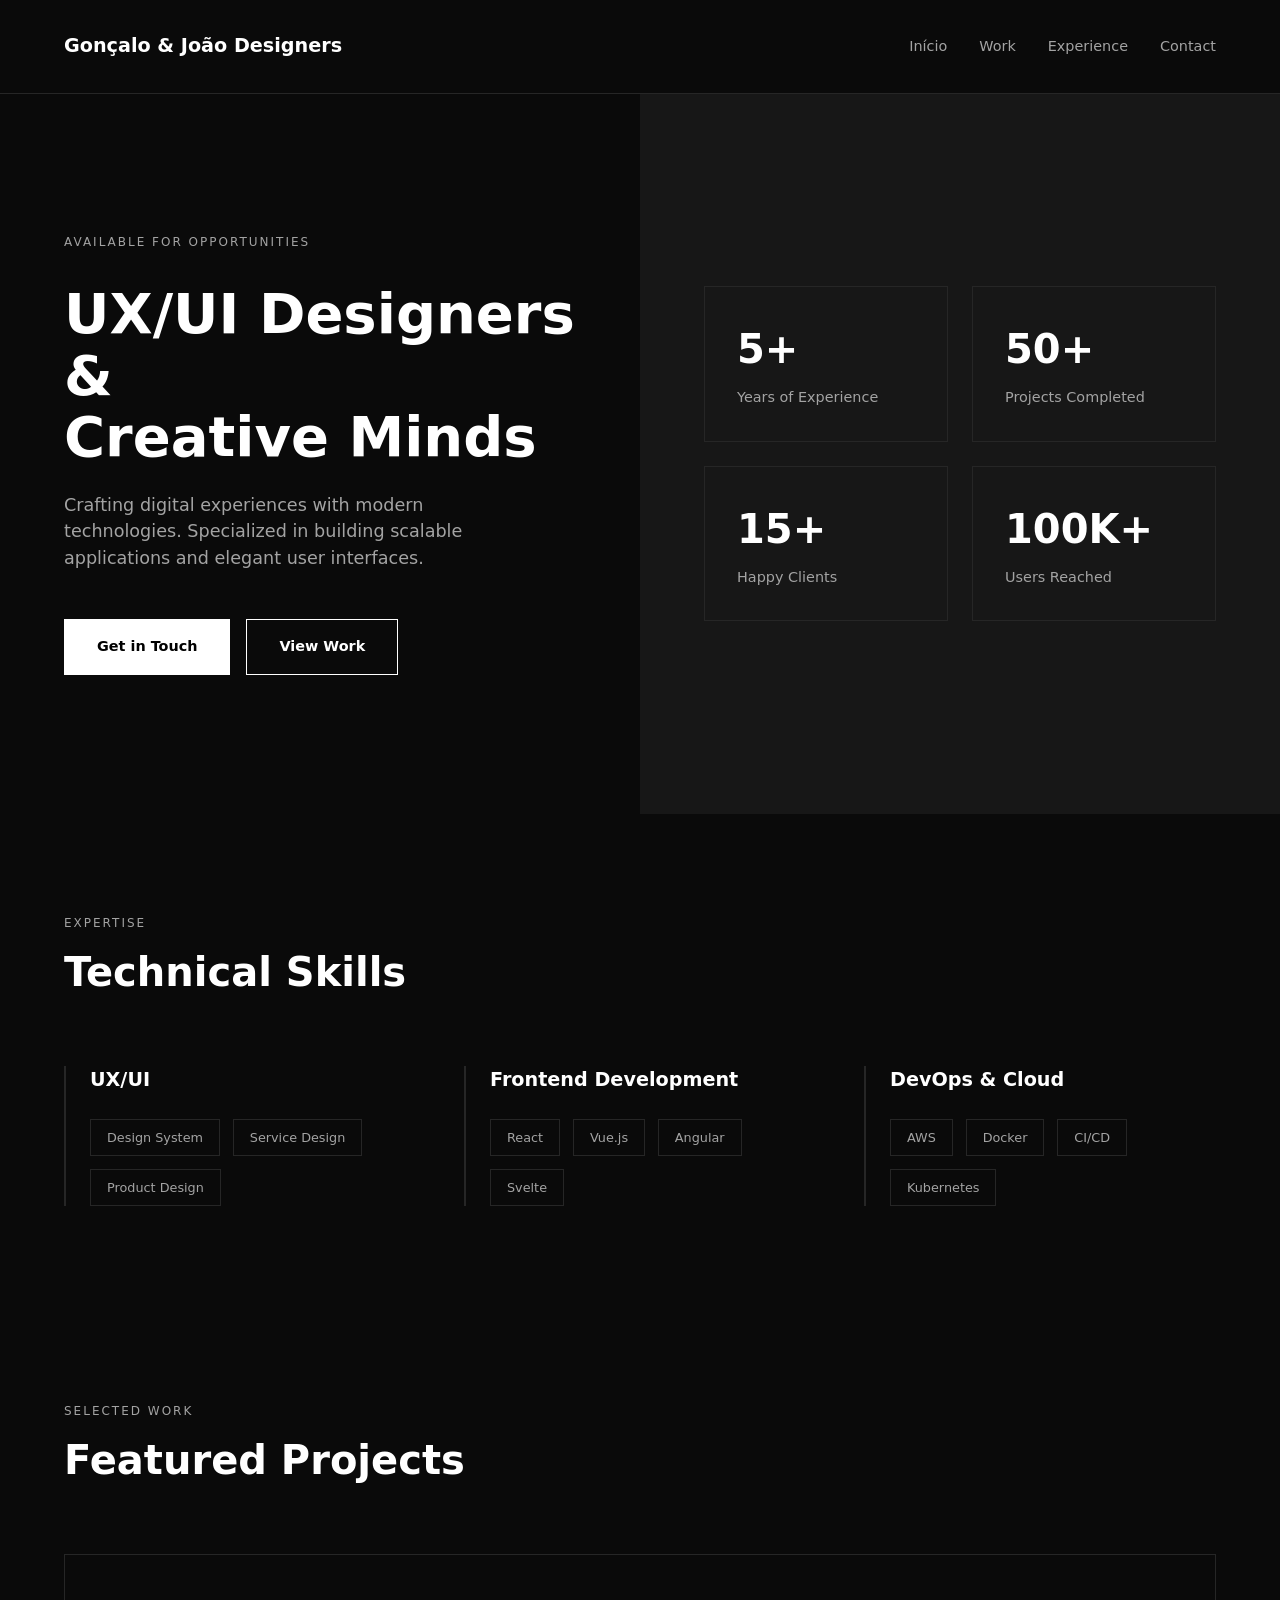
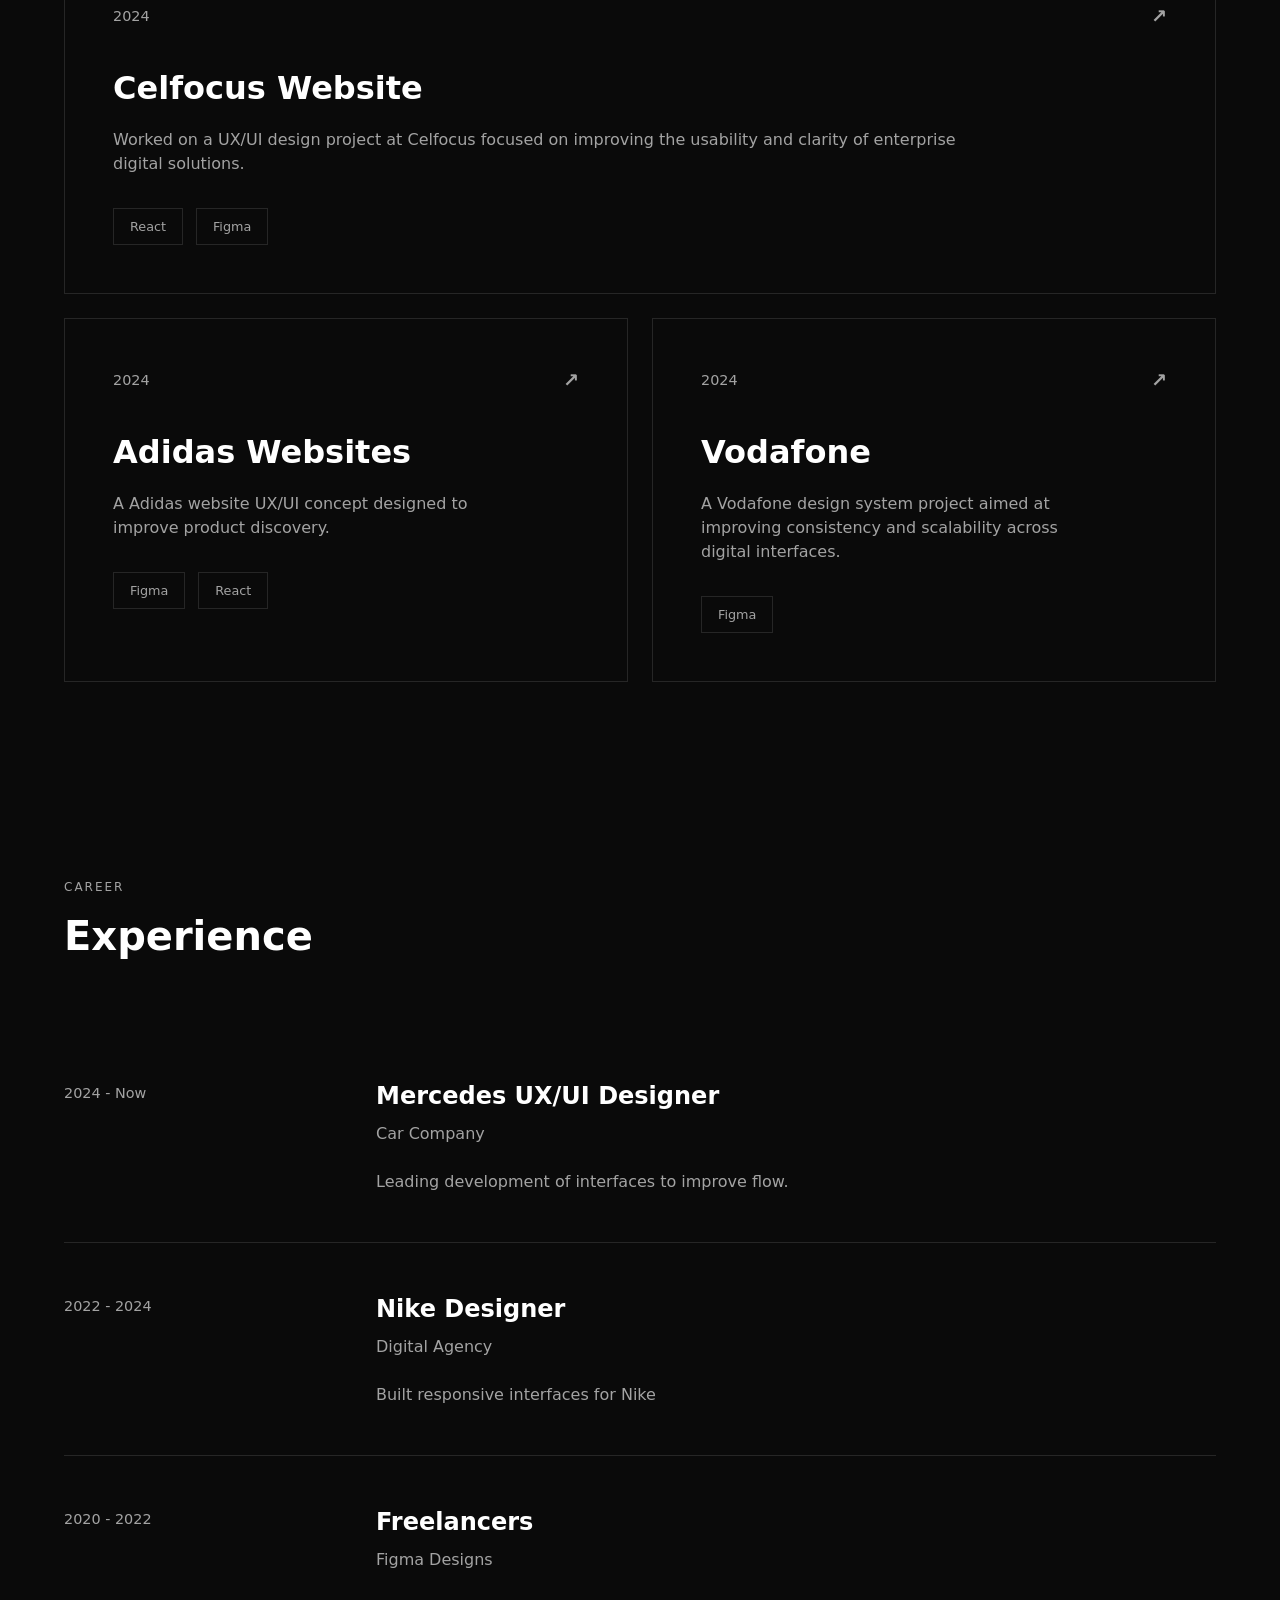
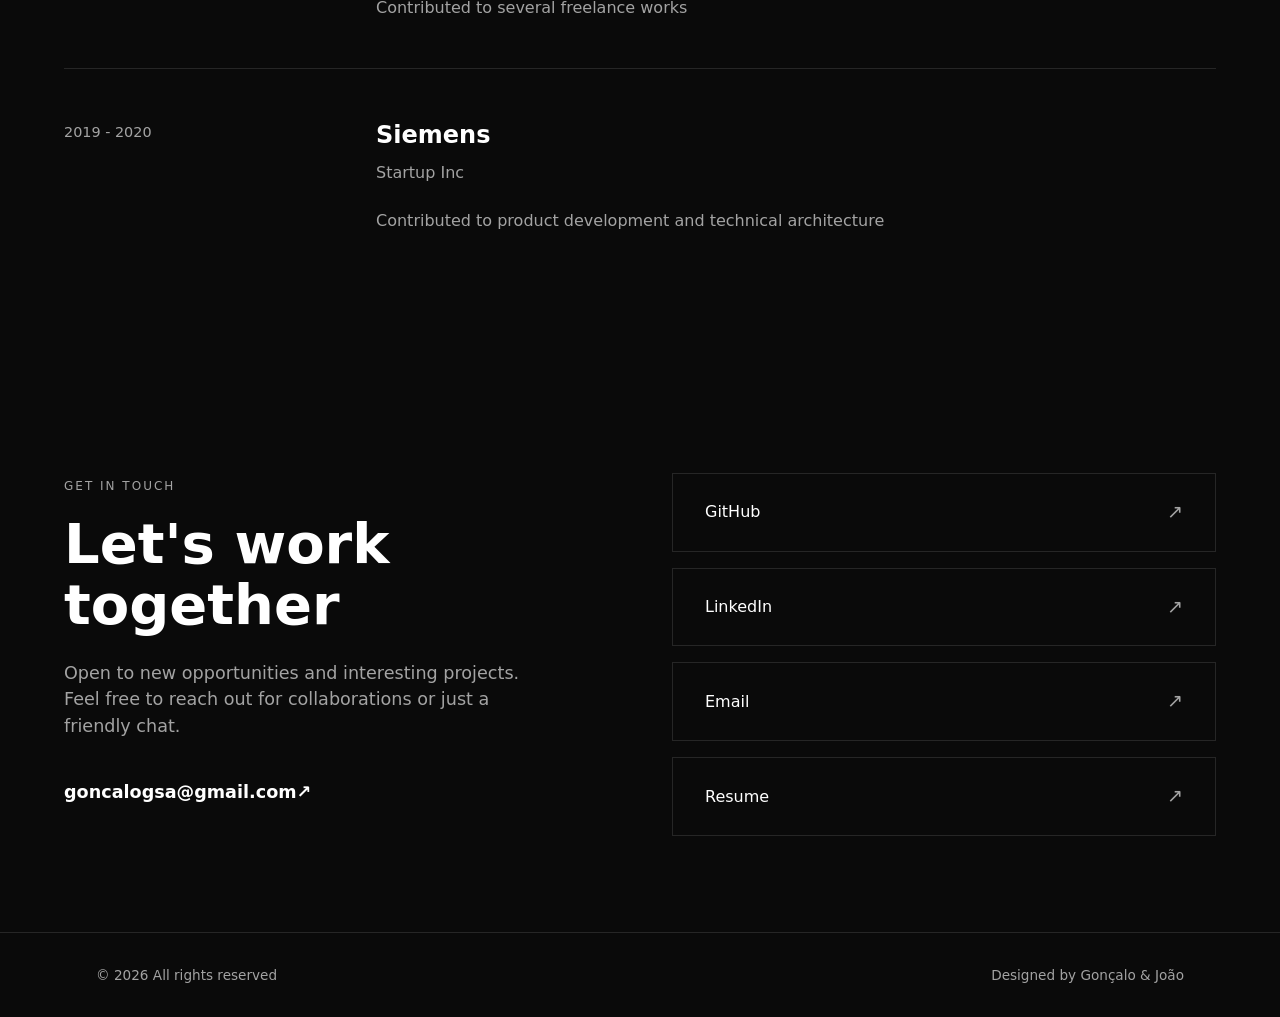
==== index.html @ 0b96af2e "html error fix" ====
<!DOCTYPE html>
<html lang="en">

<head>
    <meta charset="UTF-8">
    <meta name="viewport" content="width=device-width, initial-scale=1.0">
    <title>Portfolio | Creative Technologist</title>
    <link rel="stylesheet" href="assets/css/estilo.min.css">
</head>

<body>

    <main>
<header class="top-bar">
    <div class="logo">Gonçalo & João Designers</div>
    <nav>
        <ul>
            <li><a href="index.html">Início</a></li>
            <li><a href="projects.html">Work</a></li>
            <li><a href="about.html">Experience</a></li>
            <li><a href="contacts.html">Contact</a></li>
        </ul>
    </nav>
</header>
        <section class="hero-split">
            <div class="hero-texto revelar-scroll">
                <span class="etiqueta">AVAILABLE FOR OPPORTUNITIES</span>
                <h1>UX/UI Designers &<br>Creative Minds</h1>
                <p>Crafting digital experiences with modern technologies. Specialized in building scalable applications
                    and elegant user interfaces.</p>

                <div class="botoes">
                    <a href="contacts.html" class="btn-branco">Get in Touch</a>
                    <a href="projects.html" class="btn-contorno">View Work</a>
                </div>
            </div>

            <div class="hero-stats revelar-scroll atraso-1">
                <div class="cartao">
                    <h2>5+</h2>
                    <p>Years of Experience</p>
                </div>
                <div class="cartao">
                    <h2>50+</h2>
                    <p>Projects Completed</p>
                </div>
                <div class="cartao">
                    <h2>15+</h2>
                    <p>Happy Clients</p>
                </div>
                <div class="cartao">
                    <h2>100K+</h2>
                    <p>Users Reached</p>
                </div>
            </div>
        </section>

        <section class="skills-section container">
            <div class="skills-header">
                <span class="etiqueta">EXPERTISE</span>
                <h2>Technical Skills</h2>
            </div>

            <div class="skills-grid">
                <div class="skill-category">
                    <h3>UX/UI </h3>
                    <div class="skill-tags">
                        <span>Design System</span>
                        <span>Service Design</span>
                        <span>Product Design</span>
                    </div>
                </div>

                <div class="skill-category">
                    <h3>Frontend Development</h3>
                    <div class="skill-tags">
                        <span>React</span>
                        <span>Vue.js</span>
                        <span>Angular</span>
                        <span>Svelte</span>
                    </div>
                </div>

                <div class="skill-category">
                    <h3>DevOps & Cloud </h3>
                    <div class="skill-tags">
                        <span>AWS</span>
                        <span>Docker</span>
                        <span>CI/CD</span>
                        <span>Kubernetes</span>
                    </div>
                </div>
            </div>
        </section>

        <section class="projects-section container">
            <div class="section-header">
                <span class="etiqueta">SELECTED WORK</span>
                <h2>Featured Projects</h2>
            </div>

            <div class="projects-grid">
                <article class="project-card destaque">
                    <div class="project-top">
                        <span class="ano">2024</span>
                        <span class="seta">↗</span>
                    </div>
                    <h3>Celfocus Website</h3>
                    <p>Worked on a UX/UI design project at Celfocus focused on improving the usability and clarity of
                        enterprise digital solutions.</p>
                    <div class="skill-tags">
                        <span>React</span>
                        <span>Figma</span>

                    </div>
                </article>

                <article class="project-card">
                    <div class="project-top">
                        <span class="ano">2024 </span>
                        <span class="seta">↗</span>
                    </div>
                    <h3>Adidas Websites</h3>
                    <p>A Adidas website UX/UI concept designed to improve product discovery.</p>
                    <div class="skill-tags">
                        <span>Figma</span>
                        <span>React</span>
                    </div>
                </article>

                <article class="project-card">
                    <div class="project-top">
                        <span class="ano">2024</span>
                        <span class="seta">↗</span>
                    </div>
                    <h3>Vodafone</h3>
                    <p>A Vodafone design system project aimed at improving consistency and scalability across digital
                        interfaces.</p>
                    <div class="skill-tags">
                        <span>Figma</span>
                    </div>
                </article>
            </div>
        </section>

        <section class="experience-section container">
            <div class="section-header">
                <span class="etiqueta">CAREER</span>
                <h2>Experience</h2>
            </div>

            <div class="experience-list">

                <div class="experience-item">
                    <div class="exp-date">2024 - Now</div>
                    <div class="exp-details">
                        <h3>Mercedes UX/UI Designer</h3>
                        <span class="company">Car Company</span>
                        <p>Leading development of interfaces to improve flow.</p>
                    </div>
                </div>

                <div class="experience-item">
                    <div class="exp-date">2022 - 2024</div>
                    <div class="exp-details">
                        <h3>Nike Designer</h3>
                        <span class="company">Digital Agency</span>
                        <p>Built responsive interfaces for Nike</p>
                    </div>
                </div>

                <div class="experience-item">
                    <div class="exp-date">2020 - 2022</div>
                    <div class="exp-details">
                        <h3>Freelancers</h3>
                        <span class="company">Figma Designs</span>
                        <p>Contributed to several freelance works</p>
                    </div>
                </div>

                <div class="experience-item">
                    <div class="exp-date">2019 - 2020</div>
                    <div class="exp-details">
                        <h3>Siemens</h3>
                        <span class="company">Startup Inc</span>
                        <p>Contributed to product development and technical architecture</p>
                    </div>
                </div>

            </div>
        </section>

        <section class="contact-section container">
            <div class="contact-texto">
                <span class="etiqueta">GET IN TOUCH</span>
                <h2>Let's work<br>together</h2>
                <p>Open to new opportunities and interesting projects. Feel free to reach out for collaborations or just
                    a friendly chat.</p>
                <a href="mailto:goncalogsa@gmail.com" class="email-link">goncalogsa@gmail.com↗</a>
            </div>

            <div class="contact-links">
                <a href="https://github.com" target="_blank" rel="noopener noreferrer" class="caixa-link"
                    aria-label="Visit my GitHub profile">
                    <span>GitHub</span> <span class="seta">↗</span>
                </a>
                <a href="https://linkedin.com" target="_blank" rel="noopener noreferrer" class="caixa-link"
                    aria-label="Visit my LinkedIn profile">
                    <span>LinkedIn</span> <span class="seta">↗</span>
                </a>
                <a href="goncalogsa@gmail.com" class="caixa-link" aria-label="Send me an email">
                    <span>Email</span> <span class="seta">↗</span>
                </a>
                <a href="#" class="caixa-link" aria-label="Download my Resume">
                    <span>Resume</span> <span class="seta">↗</span>
                </a>
            </div>
        </section>
<footer class="site-footer">
    <div class="footer-content">
        <span>&copy; <span id="ano-atual">2026</span> All rights reserved</span>
        <span>Designed by Gonçalo & João</span>
    </div>
</footer>

<script src="assets/js/myscript.min.js"></script>    </main>

</body>

</html>
---- assets/css/estilo.min.css ----
@charset "UTF-8";:root{--bg-escuro:#0a0a0a;--bg-cinza:#171717;--texto-branco:#ffffff;--texto-cinza:#a3a3a3;--linha-borda:#262626;--fonte:"Inter",system-ui,sans-serif}*{margin:0;padding:0;-webkit-box-sizing:border-box;box-sizing:border-box}body{background-color:var(--bg-escuro);color:var(--texto-branco);font-family:var(--fonte);line-height:1.5}a{text-decoration:none}.top-bar{display:-webkit-box;display:-ms-flexbox;display:flex;-webkit-box-pack:justify;-ms-flex-pack:justify;justify-content:space-between;-webkit-box-align:center;-ms-flex-align:center;align-items:center;padding:2rem 4rem;border-bottom:1px solid var(--linha-borda)}.top-bar .logo{font-weight:bold;font-size:1.2rem}.top-bar ul{display:-webkit-box;display:-ms-flexbox;display:flex;gap:2rem;list-style:none}.top-bar ul a{color:var(--texto-cinza);font-size:0.9rem}.hero-split{display:-ms-grid;display:grid;-ms-grid-columns:1fr;grid-template-columns:1fr}@media (min-width:768px){.hero-split{-ms-grid-columns:1fr 1fr;grid-template-columns:1fr 1fr;min-height:80vh}}.hero-texto{padding:4rem;display:-webkit-box;display:-ms-flexbox;display:flex;-webkit-box-orient:vertical;-webkit-box-direction:normal;-ms-flex-direction:column;flex-direction:column;-webkit-box-pack:center;-ms-flex-pack:center;justify-content:center}.hero-stats{background-color:var(--bg-cinza);padding:4rem;display:-ms-grid;display:grid;-ms-grid-columns:1fr 1.5rem 1fr;grid-template-columns:1fr 1fr;gap:1.5rem;-ms-flex-line-pack:center;align-content:center}.skills-section{padding:6rem 4rem;background-color:var(--bg-escuro)}.skills-header{margin-bottom:4rem}.skills-grid{display:-ms-grid;display:grid;-ms-grid-columns:1fr;grid-template-columns:1fr;gap:3rem}@media (min-width:768px){.skills-grid{-ms-grid-columns:(1fr)[3];grid-template-columns:repeat(3,1fr)}}.projects-section{padding:6rem 4rem;background-color:var(--bg-escuro)}.section-header{margin-bottom:4rem}.section-header h2{font-size:2.5rem;margin-top:0.5rem}.projects-grid{display:-ms-grid;display:grid;-ms-grid-columns:1fr;grid-template-columns:1fr;gap:1.5rem}@media (min-width:768px){.projects-grid{-ms-grid-columns:(1fr)[2];grid-template-columns:repeat(2,1fr)}}.stats-overview-section{max-width:1200px;margin:0 auto;padding:2rem 4rem 4rem 4rem}.stats-grid{display:-ms-grid;display:grid;-ms-grid-columns:1fr 1.5rem 1fr;grid-template-columns:repeat(2,1fr);gap:1.5rem}@media (min-width:1024px){.stats-grid{-ms-grid-columns:(1fr)[4];grid-template-columns:repeat(4,1fr)}}.all-projects-section{max-width:1200px;margin:0 auto;padding:4rem 4rem 8rem 4rem}.projects-collection-grid{display:-ms-grid;display:grid;-ms-grid-columns:1fr;grid-template-columns:1fr;gap:2rem}@media (min-width:768px){.projects-collection-grid{-ms-grid-columns:(1fr)[2];grid-template-columns:repeat(2,1fr)}}@media (min-width:1024px){.projects-collection-grid{-ms-grid-columns:(1fr)[3];grid-template-columns:repeat(3,1fr)}}.final-cta-section{padding:8rem 4rem;background-color:var(--bg-escuro);display:-webkit-box;display:-ms-flexbox;display:flex;-webkit-box-pack:center;-ms-flex-pack:center;justify-content:center;-webkit-box-align:center;-ms-flex-align:center;align-items:center;text-align:center}.experience-section{padding:6rem 4rem;background-color:var(--bg-escuro)}.experience-item{display:-ms-grid;display:grid;-ms-grid-columns:1fr;grid-template-columns:1fr;gap:1rem;padding:3rem 0;border-bottom:1px solid var(--linha-borda)}.experience-item:last-child{border-bottom:none}@media (min-width:768px){.experience-item{-ms-grid-columns:1fr 2rem 3fr;grid-template-columns:1fr 3fr;gap:2rem}}.contact-section{padding:6rem 4rem;background-color:var(--bg-escuro);display:-ms-grid;display:grid;-ms-grid-columns:1fr;grid-template-columns:1fr;gap:4rem}@media (min-width:768px){.contact-section{-ms-grid-columns:1fr 1fr;grid-template-columns:1fr 1fr}}.site-footer{border-top:1px solid var(--linha-borda);padding:2rem 6rem;margin-top:0}.footer-content{display:-webkit-box;display:-ms-flexbox;display:flex;-webkit-box-pack:justify;-ms-flex-pack:justify;justify-content:space-between;color:var(--texto-cinza);font-size:0.85rem}@media (max-width:480px){.footer-content{-webkit-box-orient:vertical;-webkit-box-direction:normal;-ms-flex-direction:column;flex-direction:column;-webkit-box-align:start;-ms-flex-align:start;align-items:flex-start;gap:1rem}}.contact-section,.experience-section,.projects-section,.skills-section{max-width:160vh;margin:0 auto}.about-hero{padding:8rem 4rem 4rem 4rem;background-color:var(--bg-escuro);display:-webkit-box;display:-ms-flexbox;display:flex;-webkit-box-pack:center;-ms-flex-pack:center;justify-content:center}.values-section{max-width:1200px;margin:0 auto;padding:4rem 4rem 8rem 4rem}.values-grid{display:-ms-grid;display:grid;-ms-grid-columns:1fr;grid-template-columns:1fr;gap:1.5rem}@media (min-width:768px){.values-grid{-ms-grid-columns:(1fr)[2];grid-template-columns:repeat(2,1fr)}}@media (min-width:1024px){.values-grid{-ms-grid-columns:(1fr)[4];grid-template-columns:repeat(4,1fr)}}.timeline-section{max-width:1200px;margin:0 auto;padding:4rem 4rem 8rem 4rem}.timeline{display:-webkit-box;display:-ms-flexbox;display:flex;-webkit-box-orient:vertical;-webkit-box-direction:normal;-ms-flex-direction:column;flex-direction:column}.hobbies-section{max-width:1200px;margin:0 auto;padding:4rem 4rem 8rem 4rem}.hobbies-grid{display:-ms-grid;display:grid;-ms-grid-columns:1fr;grid-template-columns:1fr;gap:1.5rem}@media (min-width:768px){.hobbies-grid{-ms-grid-columns:(1fr)[2];grid-template-columns:repeat(2,1fr)}}@media (min-width:1024px){.hobbies-grid{-ms-grid-columns:(1fr)[4];grid-template-columns:repeat(4,1fr)}}.quote-section{padding:8rem 2rem;background-color:var(--bg-escuro);display:-webkit-box;display:-ms-flexbox;display:flex;-webkit-box-pack:center;-ms-flex-pack:center;justify-content:center}.portfolio-hero{max-width:1200px;margin:0 auto;padding:8rem 4rem 4rem 4rem}.featured-section{max-width:1200px;margin:0 auto;padding:4rem 4rem 8rem 4rem}.featured-grid{display:-ms-grid;display:grid;-ms-grid-columns:1fr;grid-template-columns:1fr;gap:2rem}@media (min-width:1024px){.featured-grid{-ms-grid-columns:1fr 1fr;grid-template-columns:1fr 1fr}}.contact-hero{padding:8rem 4rem 4rem 4rem;background-color:var(--bg-escuro);display:-webkit-box;display:-ms-flexbox;display:flex;-webkit-box-pack:center;-ms-flex-pack:center;justify-content:center;text-align:center}.contact-form-section{background-color:var(--bg-escuro);padding:4rem 4rem 8rem 4rem}.contact-container{max-width:1200px;margin:0 auto;display:-ms-grid;display:grid;-ms-grid-columns:1fr;grid-template-columns:1fr;gap:5rem}@media (min-width:1024px){.contact-container{-ms-grid-columns:1.5fr 1fr;grid-template-columns:1.5fr 1fr}}.faq-section{max-width:1200px;margin:0 auto;padding:4rem 4rem 8rem 4rem}.faq-list{display:-webkit-box;display:-ms-flexbox;display:flex;-webkit-box-orient:vertical;-webkit-box-direction:normal;-ms-flex-direction:column;flex-direction:column;gap:2.5rem}.cta-section{padding:8rem 4rem;background-color:var(--bg-escuro);display:-webkit-box;display:-ms-flexbox;display:flex;-webkit-box-pack:center;-ms-flex-pack:center;justify-content:center;text-align:center}.project-detail-hero{max-width:1000px;margin:0 auto;padding:4rem 4rem 0 4rem;display:-webkit-box;display:-ms-flexbox;display:flex;-webkit-box-orient:vertical;-webkit-box-direction:normal;-ms-flex-direction:column;flex-direction:column;-webkit-box-align:start;-ms-flex-align:start;align-items:flex-start}.project-results-section{max-width:1000px;margin:0 auto;padding:4rem 4rem}.project-stats-grid{display:-ms-grid;display:grid;-ms-grid-columns:1fr;grid-template-columns:1fr;gap:1.5rem}@media (min-width:768px){.project-stats-grid{-ms-grid-columns:(1fr)[3];grid-template-columns:repeat(3,1fr)}}.project-challenge-solution{max-width:1000px;margin:0 auto;padding:4rem 4rem 8rem 4rem}.challenge-solution-grid{display:-ms-grid;display:grid;-ms-grid-columns:1fr;grid-template-columns:1fr;gap:4rem}@media (min-width:768px){.challenge-solution-grid{-ms-grid-columns:1fr 1fr;grid-template-columns:1fr 1fr}}.project-features-section{max-width:1000px;margin:0 auto;padding:4rem 4rem 8rem 4rem}.features-grid{display:-ms-grid;display:grid;-ms-grid-columns:1fr;grid-template-columns:1fr;gap:1.5rem;padding:0;margin:0;list-style:none}@media (min-width:768px){.features-grid{-ms-grid-columns:(1fr)[2];grid-template-columns:repeat(2,1fr)}}.project-impact-section{max-width:1000px;margin:0 auto;padding:4rem 4rem 8rem 4rem}.impact-grid{display:-ms-grid;display:grid;-ms-grid-columns:1fr;grid-template-columns:1fr;gap:2rem 4rem;padding:0;margin:0;list-style:none}@media (min-width:768px){.impact-grid{-ms-grid-columns:(1fr)[2];grid-template-columns:repeat(2,1fr)}}.project-testimonial-section{width:100%;background-color:#111;padding:6rem 2rem;display:-webkit-box;display:-ms-flexbox;display:flex;-webkit-box-pack:center;-ms-flex-pack:center;justify-content:center;text-align:center}main{margin-bottom:0!important;padding-bottom:0!important}.site-footer,footer{margin-top:0!important}.etiqueta{color:var(--texto-cinza);font-size:0.75rem;letter-spacing:2px;margin-bottom:2rem}h1{font-size:3.5rem;line-height:1.1;margin-bottom:1.5rem}.hero-texto p{color:var(--texto-cinza);font-size:1.1rem;margin-bottom:3rem;max-width:90%}.botoes{display:-webkit-box;display:-ms-flexbox;display:flex;gap:1rem}.btn-branco,.btn-contorno{padding:1rem 2rem;font-weight:bold;font-size:0.9rem;cursor:pointer}.btn-branco{background-color:var(--texto-branco);color:var(--bg-escuro)}.btn-contorno{background-color:transparent;color:var(--texto-branco);border:1px solid var(--linha-borda)}.cartao{border:1px solid var(--linha-borda);padding:2rem}.cartao h2{font-size:2.5rem;margin-bottom:0.5rem}.cartao p{color:var(--texto-cinza);font-size:0.9rem}.skills-header h2{font-size:2.5rem;margin-top:0.5rem;margin-bottom:0}.skill-category{border-left:2px solid var(--linha-borda);padding-left:1.5rem}.skill-category h3{font-size:1.2rem;font-weight:bold;margin-bottom:1.5rem}.skill-tags{display:-webkit-box;display:-ms-flexbox;display:flex;-ms-flex-wrap:wrap;flex-wrap:wrap;gap:0.8rem}.skill-tags span{font-size:0.8rem;color:var(--texto-cinza);border:1px solid var(--linha-borda);padding:0.5rem 1rem;background-color:transparent;-webkit-transition:all 0.3s ease;transition:all 0.3s ease}.skill-tags span:hover{border-color:var(--texto-branco);color:var(--texto-branco)}.project-card{border:1px solid var(--linha-borda);padding:3rem;display:-webkit-box;display:-ms-flexbox;display:flex;-webkit-box-orient:vertical;-webkit-box-direction:normal;-ms-flex-direction:column;flex-direction:column;background-color:transparent;-webkit-transition:border-color 0.3s ease;transition:border-color 0.3s ease}.project-card:hover{border-color:var(--texto-cinza)}@media (min-width:768px){.project-card.destaque{-ms-grid-column-span:2;grid-column:span 2}}.project-card h3{font-size:2rem;margin-bottom:1rem}.project-card p{color:var(--texto-cinza);font-size:1rem;margin-bottom:2rem;max-width:80%}.project-top{display:-webkit-box;display:-ms-flexbox;display:flex;-webkit-box-pack:justify;-ms-flex-pack:justify;justify-content:space-between;-webkit-box-align:center;-ms-flex-align:center;align-items:center;margin-bottom:2rem}.project-top .ano{color:var(--texto-cinza);font-size:0.9rem}.project-top .seta{color:var(--texto-cinza);font-size:1.2rem;font-weight:bold}.exp-date{color:var(--texto-cinza);font-size:0.9rem;margin-top:0.3rem}.exp-details h3{font-size:1.5rem;margin-bottom:0.5rem;margin-top:0}.exp-details .company{display:block;color:var(--texto-cinza);font-size:1rem;margin-bottom:1.5rem}.exp-details p{color:var(--texto-cinza);font-size:1rem;margin-bottom:0}.filter-bar{display:-webkit-box;display:-ms-flexbox;display:flex;gap:1rem;margin-bottom:3rem;-ms-flex-wrap:wrap;flex-wrap:wrap}.filter-btn{background-color:#111;border:1px solid var(--linha-borda);color:var(--texto-cinza);padding:0.8rem 1.5rem;cursor:pointer;font-weight:bold;-webkit-transition:all 0.3s ease;transition:all 0.3s ease}.filter-btn.active,.filter-btn:hover{background-color:var(--texto-branco);color:#000;border-color:var(--texto-branco)}.collection-card{display:-webkit-box;display:-ms-flexbox;display:flex;-webkit-box-orient:vertical;-webkit-box-direction:normal;-ms-flex-direction:column;flex-direction:column;-webkit-transition:-webkit-transform 0.3s ease;transition:-webkit-transform 0.3s ease;transition:transform 0.3s ease;transition:transform 0.3s ease,-webkit-transform 0.3s ease;position:relative}.collection-card:hover{-webkit-transform:translateY(-5px);transform:translateY(-5px)}.card-link{text-decoration:none;color:inherit}.card-link:after{content:"";position:absolute;top:0;left:0;width:100%;height:100%;z-index:1}.link-demo{position:relative;z-index:2}.card-visual{height:200px;position:relative;overflow:hidden;background-color:#111;padding:0!important}.card-visual .capa-imagem{display:block;width:100%!important;height:100%!important;-o-object-fit:cover;object-fit:cover;-o-object-position:center;object-position:center;-webkit-transition:-webkit-transform 0.3s ease,-webkit-filter 0.3s ease;transition:-webkit-transform 0.3s ease,-webkit-filter 0.3s ease;transition:transform 0.3s ease,filter 0.3s ease;transition:transform 0.3s ease,filter 0.3s ease,-webkit-transform 0.3s ease,-webkit-filter 0.3s ease}.card-visual .featured-badge{position:absolute;top:1rem;left:1rem;z-index:1;background-color:#facc15;color:#000;padding:0.3rem 0.6rem;font-size:0.75rem;font-weight:bold;border-radius:4px;display:-webkit-box;display:-ms-flexbox;display:flex;-webkit-box-align:center;-ms-flex-align:center;align-items:center;gap:0.3rem}.collection-card:hover .capa-imagem{-webkit-transform:scale(1.05);transform:scale(1.05);-webkit-filter:brightness(1.1);filter:brightness(1.1)}.card-visual{height:200px;position:relative;padding:1.5rem}.card-visual.visual-pink{background-color:#ff00ff}.card-visual.visual-blue{background-color:#3b82f6}.card-visual.visual-green{background-color:#10b981}.card-visual .featured-badge{background-color:rgba(0,0,0,0.8);color:#facc15;padding:0.4rem 0.8rem;font-size:0.75rem;font-weight:bold;border-radius:4px}.card-info{padding:1.5rem 0}.card-info .card-category{font-size:0.8rem;color:var(--texto-cinza);display:block;margin-bottom:0.5rem}.card-info h3{font-size:1.4rem;margin-bottom:1rem}.card-info p{font-size:0.9rem;color:var(--texto-cinza);line-height:1.6;margin-bottom:1rem}.card-info .card-stack{font-size:0.85rem;color:var(--texto-cinza);font-style:italic}.card-footer{display:-webkit-box;display:-ms-flexbox;display:flex;gap:1.5rem;margin-top:1.5rem;padding-top:1rem;border-top:1px solid var(--linha-borda)}.card-footer a{text-decoration:none;font-size:0.9rem;font-weight:bold;color:var(--texto-branco);-webkit-transition:color 0.3s ease;transition:color 0.3s ease}.card-footer a:hover{color:var(--texto-cinza)}.stat-box{border:1px solid var(--linha-borda);padding:3rem 2rem;display:-webkit-box;display:-ms-flexbox;display:flex;-webkit-box-orient:vertical;-webkit-box-direction:normal;-ms-flex-direction:column;flex-direction:column;-webkit-box-align:center;-ms-flex-align:center;align-items:center;-webkit-box-pack:center;-ms-flex-pack:center;justify-content:center;text-align:center;background-color:transparent;-webkit-transition:border-color 0.3s ease,-webkit-transform 0.3s ease;transition:border-color 0.3s ease,-webkit-transform 0.3s ease;transition:border-color 0.3s ease,transform 0.3s ease;transition:border-color 0.3s ease,transform 0.3s ease,-webkit-transform 0.3s ease}.stat-box:hover{border-color:var(--texto-branco);-webkit-transform:translateY(-5px);transform:translateY(-5px)}.stat-box .numero{font-size:3.5rem;font-weight:bold;color:var(--texto-branco);margin-bottom:0.5rem;line-height:1}.stat-box .etiqueta{font-size:0.95rem;color:var(--texto-cinza)}.final-cta-container{max-width:650px;display:-webkit-box;display:-ms-flexbox;display:flex;-webkit-box-orient:vertical;-webkit-box-direction:normal;-ms-flex-direction:column;flex-direction:column;-webkit-box-align:center;-ms-flex-align:center;align-items:center}.final-cta-container h2{font-size:clamp(2.5rem,5vw,3.5rem);color:var(--texto-branco);margin-top:0;margin-bottom:1rem}.final-cta-container p{color:var(--texto-cinza);font-size:1.15rem;line-height:1.6;margin-bottom:2.5rem}.contact-texto h2{font-size:3.5rem;line-height:1.1;margin-top:1rem;margin-bottom:1.5rem}.contact-texto p{color:var(--texto-cinza);font-size:1.1rem;margin-bottom:2.5rem;max-width:90%}.contact-texto .email-link{color:var(--texto-branco);font-size:1.1rem;font-weight:bold;border-bottom:1px solid transparent;padding-bottom:2px;text-decoration:none;-webkit-transition:all 0.3s ease;transition:all 0.3s ease}.contact-texto .email-link:hover{color:var(--texto-cinza);border-bottom-color:var(--texto-cinza)}.contact-links{display:-webkit-box;display:-ms-flexbox;display:flex;-webkit-box-orient:vertical;-webkit-box-direction:normal;-ms-flex-direction:column;flex-direction:column;gap:1rem}.caixa-link{display:-webkit-box;display:-ms-flexbox;display:flex;-webkit-box-pack:justify;-ms-flex-pack:justify;justify-content:space-between;-webkit-box-align:center;-ms-flex-align:center;align-items:center;padding:1.5rem 2rem;border:1px solid var(--linha-borda);color:var(--texto-branco);text-decoration:none;-webkit-transition:all 0.3s ease;transition:all 0.3s ease}.caixa-link:hover{border-color:var(--texto-branco);-webkit-transform:translateX(10px);transform:translateX(10px)}.caixa-link .seta{color:var(--texto-cinza);font-size:1.2rem;-webkit-transition:color 0.3s ease;transition:color 0.3s ease}.caixa-link:hover .seta{color:var(--texto-branco)}.about-texto{max-width:800px}.about-texto h1{font-size:clamp(2.5rem,5vw,4rem);line-height:1.1;margin-top:1rem;margin-bottom:2rem}.about-texto h1 em{font-style:italic;color:var(--texto-branco)}.about-texto p{color:var(--texto-cinza);font-size:1.1rem;margin-bottom:1.5rem;line-height:1.8}.value-card{border:1px solid var(--linha-borda);padding:2.5rem 2rem;background-color:transparent;-webkit-transition:border-color 0.3s ease,-webkit-transform 0.3s ease;transition:border-color 0.3s ease,-webkit-transform 0.3s ease;transition:border-color 0.3s ease,transform 0.3s ease;transition:border-color 0.3s ease,transform 0.3s ease,-webkit-transform 0.3s ease}.value-card:hover{border-color:var(--texto-branco);-webkit-transform:translateY(-5px);transform:translateY(-5px)}.value-card .icone{margin-bottom:2rem;color:var(--texto-branco)}.value-card .icone svg{width:32px;height:32px}.value-card h3{font-size:1.3rem;margin-bottom:1rem;margin-top:0}.value-card p{color:var(--texto-cinza);font-size:0.95rem;line-height:1.6;margin-bottom:0}.timeline-item{position:relative;padding-left:3rem;padding-bottom:4rem;border-left:1px solid var(--linha-borda)}.timeline-item:last-child{border-left-color:transparent;padding-bottom:0}.timeline-item:before{content:"";position:absolute;left:-10px;top:0;width:20px;height:20px;background-color:var(--texto-branco);border-radius:50%;-webkit-transition:-webkit-transform 0.3s ease,-webkit-box-shadow 0.3s ease;transition:-webkit-transform 0.3s ease,-webkit-box-shadow 0.3s ease;transition:transform 0.3s ease,box-shadow 0.3s ease;transition:transform 0.3s ease,box-shadow 0.3s ease,-webkit-transform 0.3s ease,-webkit-box-shadow 0.3s ease}.timeline-item:hover:before{-webkit-transform:scale(1.3);transform:scale(1.3);-webkit-box-shadow:0 0 10px rgba(255,255,255,0.3);box-shadow:0 0 10px rgba(255,255,255,0.3)}.timeline-item .ano{color:var(--texto-cinza);font-size:0.9rem;display:block;margin-bottom:0.5rem;-webkit-transform:translateY(-2px);transform:translateY(-2px)}.timeline-item h3{font-size:1.6rem;margin-bottom:1rem;margin-top:0;color:var(--texto-branco)}.timeline-item p{color:var(--texto-cinza);font-size:1.05rem;line-height:1.6;margin-bottom:0;max-width:700px}.hobby-card{border:1px solid var(--linha-borda);padding:3rem 2rem;background-color:transparent;display:-webkit-box;display:-ms-flexbox;display:flex;-webkit-box-orient:vertical;-webkit-box-direction:normal;-ms-flex-direction:column;flex-direction:column;-webkit-box-align:center;-ms-flex-align:center;align-items:center;text-align:center;-webkit-transition:border-color 0.3s ease,-webkit-transform 0.3s ease;transition:border-color 0.3s ease,-webkit-transform 0.3s ease;transition:border-color 0.3s ease,transform 0.3s ease;transition:border-color 0.3s ease,transform 0.3s ease,-webkit-transform 0.3s ease}.hobby-card:hover{border-color:var(--texto-branco);-webkit-transform:translateY(-5px);transform:translateY(-5px)}.hobby-card .icone{margin-bottom:1.5rem;color:var(--texto-branco)}.hobby-card .icone svg{width:36px;height:36px}.hobby-card h3{font-size:1.1rem;margin:0;color:var(--texto-branco)}.quote-container{max-width:800px;text-align:center;display:-webkit-box;display:-ms-flexbox;display:flex;-webkit-box-orient:vertical;-webkit-box-direction:normal;-ms-flex-direction:column;flex-direction:column;-webkit-box-align:center;-ms-flex-align:center;align-items:center}.quote-icone{margin-bottom:2rem;color:var(--texto-branco)}.quote-icone svg{width:40px;height:40px;-webkit-transition:-webkit-transform 0.4s ease;transition:-webkit-transform 0.4s ease;transition:transform 0.4s ease;transition:transform 0.4s ease,-webkit-transform 0.4s ease}.quote-icone:hover svg{-webkit-transform:scale(1.2) rotate(15deg);transform:scale(1.2) rotate(15deg)}blockquote{font-size:clamp(2rem,4vw,3rem);font-weight:700;color:var(--texto-branco);line-height:1.2;margin:0 0 2rem 0}.quote-container p{color:var(--texto-cinza);font-size:1.1rem;line-height:1.8;max-width:700px;margin:0}.portfolio-texto{max-width:800px}.portfolio-texto h1{font-size:clamp(3rem,6vw,4.5rem);line-height:1.1;margin-top:1rem;margin-bottom:2rem;color:var(--texto-branco)}.portfolio-texto p{color:var(--texto-cinza);font-size:1.15rem;line-height:1.8;margin-bottom:0}.work-card{background-color:#111;border:1px solid var(--linha-borda);display:-webkit-box;display:-ms-flexbox;display:flex;-webkit-box-orient:vertical;-webkit-box-direction:normal;-ms-flex-direction:column;flex-direction:column;-webkit-transition:border-color 0.3s ease,-webkit-transform 0.3s ease;transition:border-color 0.3s ease,-webkit-transform 0.3s ease;transition:transform 0.3s ease,border-color 0.3s ease;transition:transform 0.3s ease,border-color 0.3s ease,-webkit-transform 0.3s ease}.work-card:hover{-webkit-transform:translateY(-10px);transform:translateY(-10px);border-color:var(--texto-cinza)}.work-image{position:relative;height:250px;overflow:hidden}.work-image img{width:100%;height:100%;-o-object-fit:cover;object-fit:cover;-webkit-filter:grayscale(20%);filter:grayscale(20%);-webkit-transition:-webkit-filter 0.3s ease;transition:-webkit-filter 0.3s ease;transition:filter 0.3s ease;transition:filter 0.3s ease,-webkit-filter 0.3s ease}.work-image .badge{position:absolute;top:1rem;right:1rem;padding:0.5rem 1rem;font-size:0.75rem;font-weight:bold;color:white;border-radius:4px}.work-image .badge.stack-blue{background-color:#3b82f6}.work-image .badge.stack-purple{background-color:#a855f7}.work-card:hover .work-image img{-webkit-filter:grayscale(0%);filter:grayscale(0%)}.work-content{padding:2rem}.work-content .work-meta{display:-webkit-box;display:-ms-flexbox;display:flex;gap:1.5rem;color:var(--texto-cinza);font-size:0.85rem;margin-bottom:1rem}.work-content h3{margin-bottom:1rem;font-size:1.8rem}.work-content p{color:var(--texto-cinza);font-size:0.95rem;line-height:1.6;margin-bottom:1.5rem}.work-stats{display:-webkit-box;display:-ms-flexbox;display:flex;-webkit-box-pack:justify;-ms-flex-pack:justify;justify-content:space-between;padding:1.5rem 0;margin-top:1rem;border-top:1px solid var(--linha-borda);border-bottom:1px solid var(--linha-borda)}.work-stats .stat-item{display:-webkit-box;display:-ms-flexbox;display:flex;-webkit-box-orient:vertical;-webkit-box-direction:normal;-ms-flex-direction:column;flex-direction:column}.work-stats .stat-item .stat-value{font-size:1.4rem;font-weight:bold;color:var(--texto-branco)}.work-stats .stat-item .stat-label{font-size:0.7rem;color:var(--texto-cinza);letter-spacing:1px}.work-links{display:-webkit-box;display:-ms-flexbox;display:flex;gap:2rem;margin-top:1.5rem}.work-links a{color:var(--texto-branco);text-decoration:none;font-size:0.9rem;display:-webkit-box;display:-ms-flexbox;display:flex;-webkit-box-align:center;-ms-flex-align:center;align-items:center;gap:0.5rem;-webkit-transition:color 0.3s ease;transition:color 0.3s ease}.work-links a:hover{color:var(--texto-cinza)}.contact-hero-texto{max-width:800px}.contact-hero-texto h1{font-size:clamp(2.5rem,6vw,4.5rem);line-height:1.1;margin-top:1rem;margin-bottom:2rem;color:var(--texto-branco)}.contact-hero-texto h1 em{font-style:italic;font-weight:400}.contact-hero-texto p{color:var(--texto-cinza);font-size:1.2rem;line-height:1.6;margin:0 auto;max-width:600px}.main-form{display:-webkit-box;display:-ms-flexbox;display:flex;-webkit-box-orient:vertical;-webkit-box-direction:normal;-ms-flex-direction:column;flex-direction:column;gap:1.5rem}.main-form .form-group{display:-webkit-box;display:-ms-flexbox;display:flex;-webkit-box-orient:vertical;-webkit-box-direction:normal;-ms-flex-direction:column;flex-direction:column;gap:0.5rem}.main-form .form-group label{font-size:0.9rem;font-weight:bold;color:var(--texto-branco)}.main-form .form-group input,.main-form .form-group select,.main-form .form-group textarea{background-color:#111;border:1px solid var(--linha-borda);padding:1rem;color:var(--texto-branco);font-family:inherit;-webkit-transition:border-color 0.3s ease;transition:border-color 0.3s ease}.main-form .form-group input:focus,.main-form .form-group select:focus,.main-form .form-group textarea:focus{outline:none;border-color:var(--texto-cinza)}.btn-submit{background-color:var(--texto-branco);color:#000;border:none;padding:1.2rem;font-weight:bold;cursor:pointer;display:-webkit-box;display:-ms-flexbox;display:flex;-webkit-box-pack:center;-ms-flex-pack:center;justify-content:center;-webkit-box-align:center;-ms-flex-align:center;align-items:center;gap:0.8rem;-webkit-transition:opacity 0.3s ease;transition:opacity 0.3s ease}.btn-submit:hover{opacity:0.85}.info-column{display:-webkit-box;display:-ms-flexbox;display:flex;-webkit-box-orient:vertical;-webkit-box-direction:normal;-ms-flex-direction:column;flex-direction:column;gap:3rem}.info-column h3{font-size:1.2rem;margin-bottom:1.5rem;color:var(--texto-branco)}.info-item{display:-webkit-box;display:-ms-flexbox;display:flex;gap:1.2rem;margin-bottom:1.5rem;-webkit-box-align:center;-ms-flex-align:center;align-items:center}.info-item i{color:var(--texto-cinza);font-size:1.2rem}.info-item span{display:block;font-size:0.75rem;color:var(--texto-cinza);text-transform:uppercase}.info-item p{font-size:1rem;margin:0;color:var(--texto-branco)}.availability-block ul{list-style:none;padding:0}.availability-block ul li{margin-bottom:1rem;color:var(--texto-cinza);font-size:0.95rem}.availability-block ul li i{margin-right:0.8rem}.availability-block ul li strong{color:var(--texto-branco)}.social-mini-card{display:-webkit-box;display:-ms-flexbox;display:flex;-webkit-box-align:center;-ms-flex-align:center;align-items:center;gap:1rem;padding:1.2rem;border:1px solid var(--linha-borda);text-decoration:none;color:var(--texto-branco);margin-bottom:1rem;-webkit-transition:border-color 0.3s ease;transition:border-color 0.3s ease}.social-mini-card:hover{border-color:var(--texto-branco)}.social-mini-card i{font-size:1.5rem}.social-mini-card div{-webkit-box-flex:1;-ms-flex-positive:1;flex-grow:1}.social-mini-card span{font-size:0.7rem;color:var(--texto-cinza)}.social-mini-card p{font-size:0.9rem;margin:0}.social-mini-card .mini-seta{color:var(--texto-cinza)}.faq-item{border-left:2px solid var(--linha-borda);padding-left:1.5rem;-webkit-transition:border-color 0.3s ease;transition:border-color 0.3s ease}.faq-item:hover{border-left-color:var(--texto-branco)}.faq-item h3{font-size:1.2rem;color:var(--texto-branco);margin-top:0;margin-bottom:0.8rem}.faq-item p{color:var(--texto-cinza);font-size:1rem;line-height:1.6;margin:0;max-width:900px}.cta-container{max-width:800px;display:-webkit-box;display:-ms-flexbox;display:flex;-webkit-box-orient:vertical;-webkit-box-direction:normal;-ms-flex-direction:column;flex-direction:column;-webkit-box-align:center;-ms-flex-align:center;align-items:center}.cta-container h2{font-size:clamp(2.5rem,5vw,3.5rem);color:var(--texto-branco);margin-top:0;margin-bottom:1.5rem}.cta-container p{color:var(--texto-cinza);font-size:1.15rem;line-height:1.6;margin-bottom:2.5rem;max-width:600px}.botoes-cta{display:-webkit-box;display:-ms-flexbox;display:flex;gap:1.5rem;-webkit-box-pack:center;-ms-flex-pack:center;justify-content:center;-ms-flex-wrap:wrap;flex-wrap:wrap}.btn-branco{background-color:var(--texto-branco);color:#000;padding:1rem 2rem;text-decoration:none;font-weight:bold;border:1px solid var(--texto-branco);-webkit-transition:opacity 0.3s ease;transition:opacity 0.3s ease}.btn-branco:hover{opacity:0.85}.btn-contorno{background-color:transparent;color:var(--texto-branco);border:1px solid var(--texto-branco);padding:1rem 2rem;text-decoration:none;font-weight:bold;-webkit-transition:all 0.3s ease;transition:all 0.3s ease}.btn-contorno:hover{background-color:var(--texto-branco);color:#000}.back-link{color:var(--texto-cinza);text-decoration:none;font-size:0.9rem;display:-webkit-box;display:-ms-flexbox;display:flex;-webkit-box-align:center;-ms-flex-align:center;align-items:center;gap:0.5rem;margin-bottom:3rem;-webkit-transition:color 0.3s ease;transition:color 0.3s ease}.back-link:hover{color:var(--texto-branco)}.project-meta-top{display:-webkit-box;display:-ms-flexbox;display:flex;-webkit-box-align:center;-ms-flex-align:center;align-items:center;gap:1rem;color:var(--texto-cinza);font-size:0.9rem;margin-bottom:1.5rem}.project-meta-top .badge-outline{border:1px solid var(--linha-borda);padding:0.3rem 0.8rem;border-radius:4px;color:var(--texto-branco)}.project-meta-top .dot-separator{font-size:0.5rem}.project-detail-hero h1{font-size:clamp(3rem,6vw,4.5rem);color:var(--texto-branco);margin:0 0 1.5rem 0;line-height:1.1}.project-description{color:var(--texto-cinza);font-size:1.2rem;line-height:1.6;max-width:800px;margin-bottom:2rem}.project-meta-bottom{display:-webkit-box;display:-ms-flexbox;display:flex;gap:1.5rem;color:var(--texto-cinza);font-size:0.9rem;margin-bottom:2.5rem;-ms-flex-wrap:wrap;flex-wrap:wrap}.project-meta-bottom span{display:-webkit-box;display:-ms-flexbox;display:flex;-webkit-box-align:center;-ms-flex-align:center;align-items:center;gap:0.5rem}.project-actions{display:-webkit-box;display:-ms-flexbox;display:flex;gap:1rem;margin-bottom:4rem;-ms-flex-wrap:wrap;flex-wrap:wrap}.project-actions a i{margin-right:0.5rem}.project-hero-image{width:100%;height:auto;min-height:400px;background-color:#ff3300;overflow:hidden}.project-hero-image .capa-detalhe{width:100%;height:100%;-o-object-fit:cover;object-fit:cover;display:block}.text-block h3{display:-webkit-box;display:-ms-flexbox;display:flex;-webkit-box-align:center;-ms-flex-align:center;align-items:center;gap:0.8rem;font-size:1.8rem;color:var(--texto-branco);margin-top:0;margin-bottom:1.5rem}.text-block h3 i{font-size:1.5rem}.text-block p{color:var(--texto-cinza);font-size:1.15rem;line-height:1.8;margin:0}.features-header{margin-bottom:3rem}.features-header h2{font-size:2rem;color:var(--texto-branco);margin-top:0;margin-bottom:0.5rem}.features-header p{color:var(--texto-cinza);font-size:1.1rem;margin:0}.feature-item{border:1px solid var(--linha-borda);padding:1.5rem;display:-webkit-box;display:-ms-flexbox;display:flex;-webkit-box-align:center;-ms-flex-align:center;align-items:center;gap:1rem;background-color:transparent;-webkit-transition:border-color 0.3s ease,-webkit-transform 0.3s ease;transition:border-color 0.3s ease,-webkit-transform 0.3s ease;transition:border-color 0.3s ease,transform 0.3s ease;transition:border-color 0.3s ease,transform 0.3s ease,-webkit-transform 0.3s ease}.feature-item:hover{border-color:var(--texto-branco);-webkit-transform:translateY(-3px);transform:translateY(-3px)}.feature-item i{color:#10b981;font-size:1.2rem}.feature-item span{color:var(--texto-branco);font-size:1rem}.impact-header{margin-bottom:3rem}.impact-header h2{display:-webkit-box;display:-ms-flexbox;display:flex;-webkit-box-align:center;-ms-flex-align:center;align-items:center;gap:0.8rem;font-size:2rem;color:var(--texto-branco);margin-top:0;margin-bottom:0.5rem}.impact-header h2 i{font-size:1.5rem}.impact-header p{color:var(--texto-cinza);font-size:1.1rem;margin:0}.impact-item{border-left:2px solid var(--texto-branco);padding-left:1.5rem;-webkit-transition:border-color 0.3s ease,-webkit-transform 0.3s ease;transition:border-color 0.3s ease,-webkit-transform 0.3s ease;transition:transform 0.3s ease,border-color 0.3s ease;transition:transform 0.3s ease,border-color 0.3s ease,-webkit-transform 0.3s ease}.impact-item:hover{-webkit-transform:translateX(5px);transform:translateX(5px);border-left-color:var(--texto-cinza)}.impact-item p{color:var(--texto-cinza);font-size:1.1rem;margin:0;line-height:1.6}.testimonial-figure{max-width:800px;width:100%;margin:0;display:-webkit-box;display:-ms-flexbox;display:flex;-webkit-box-orient:vertical;-webkit-box-direction:normal;-ms-flex-direction:column;flex-direction:column;-webkit-box-align:center;-ms-flex-align:center;align-items:center}.testimonial-figure .quote-icon{font-size:1.5rem;color:var(--texto-branco);margin-bottom:2rem}.testimonial-figure blockquote{margin:0 0 2rem 0}.testimonial-figure blockquote p{font-size:clamp(1.2rem,3vw,1.8rem);font-style:italic;color:var(--texto-branco);line-height:1.6}.testimonial-figure figcaption{display:-webkit-box;display:-ms-flexbox;display:flex;-webkit-box-orient:vertical;-webkit-box-direction:normal;-ms-flex-direction:column;flex-direction:column;-webkit-box-align:center;-ms-flex-align:center;align-items:center;gap:0.4rem}.testimonial-figure figcaption .separator-line{width:40px;height:1px;background-color:var(--linha-borda);border:none;margin:0 0 1.5rem 0}.testimonial-figure figcaption strong{color:var(--texto-branco);font-size:1.1rem}.testimonial-figure figcaption span{color:var(--texto-cinza);font-size:0.9rem}@-webkit-keyframes fadeInUp{0%{opacity:0;-webkit-transform:translateY(30px);transform:translateY(30px)}to{opacity:1;-webkit-transform:translateY(0);transform:translateY(0)}}@keyframes fadeInUp{0%{opacity:0;-webkit-transform:translateY(30px);transform:translateY(30px)}to{opacity:1;-webkit-transform:translateY(0);transform:translateY(0)}}.testimonial-figure .animar-entrada{-webkit-animation:fadeInUp 0.8s ease-out forwards;animation:fadeInUp 0.8s ease-out forwards}@media (prefers-reduced-motion:reduce){.testimonial-figure .animar-entrada{-webkit-animation:none;animation:none;opacity:1;-webkit-transform:none;transform:none}}.testimonial-figure .atraso-1{-webkit-animation-delay:0.2s;animation-delay:0.2s;opacity:0}.testimonial-figure .atraso-2{-webkit-animation-delay:0.4s;animation-delay:0.4s;opacity:0}.testimonial-figure .atraso-3{-webkit-animation-delay:0.6s;animation-delay:0.6s;opacity:0}
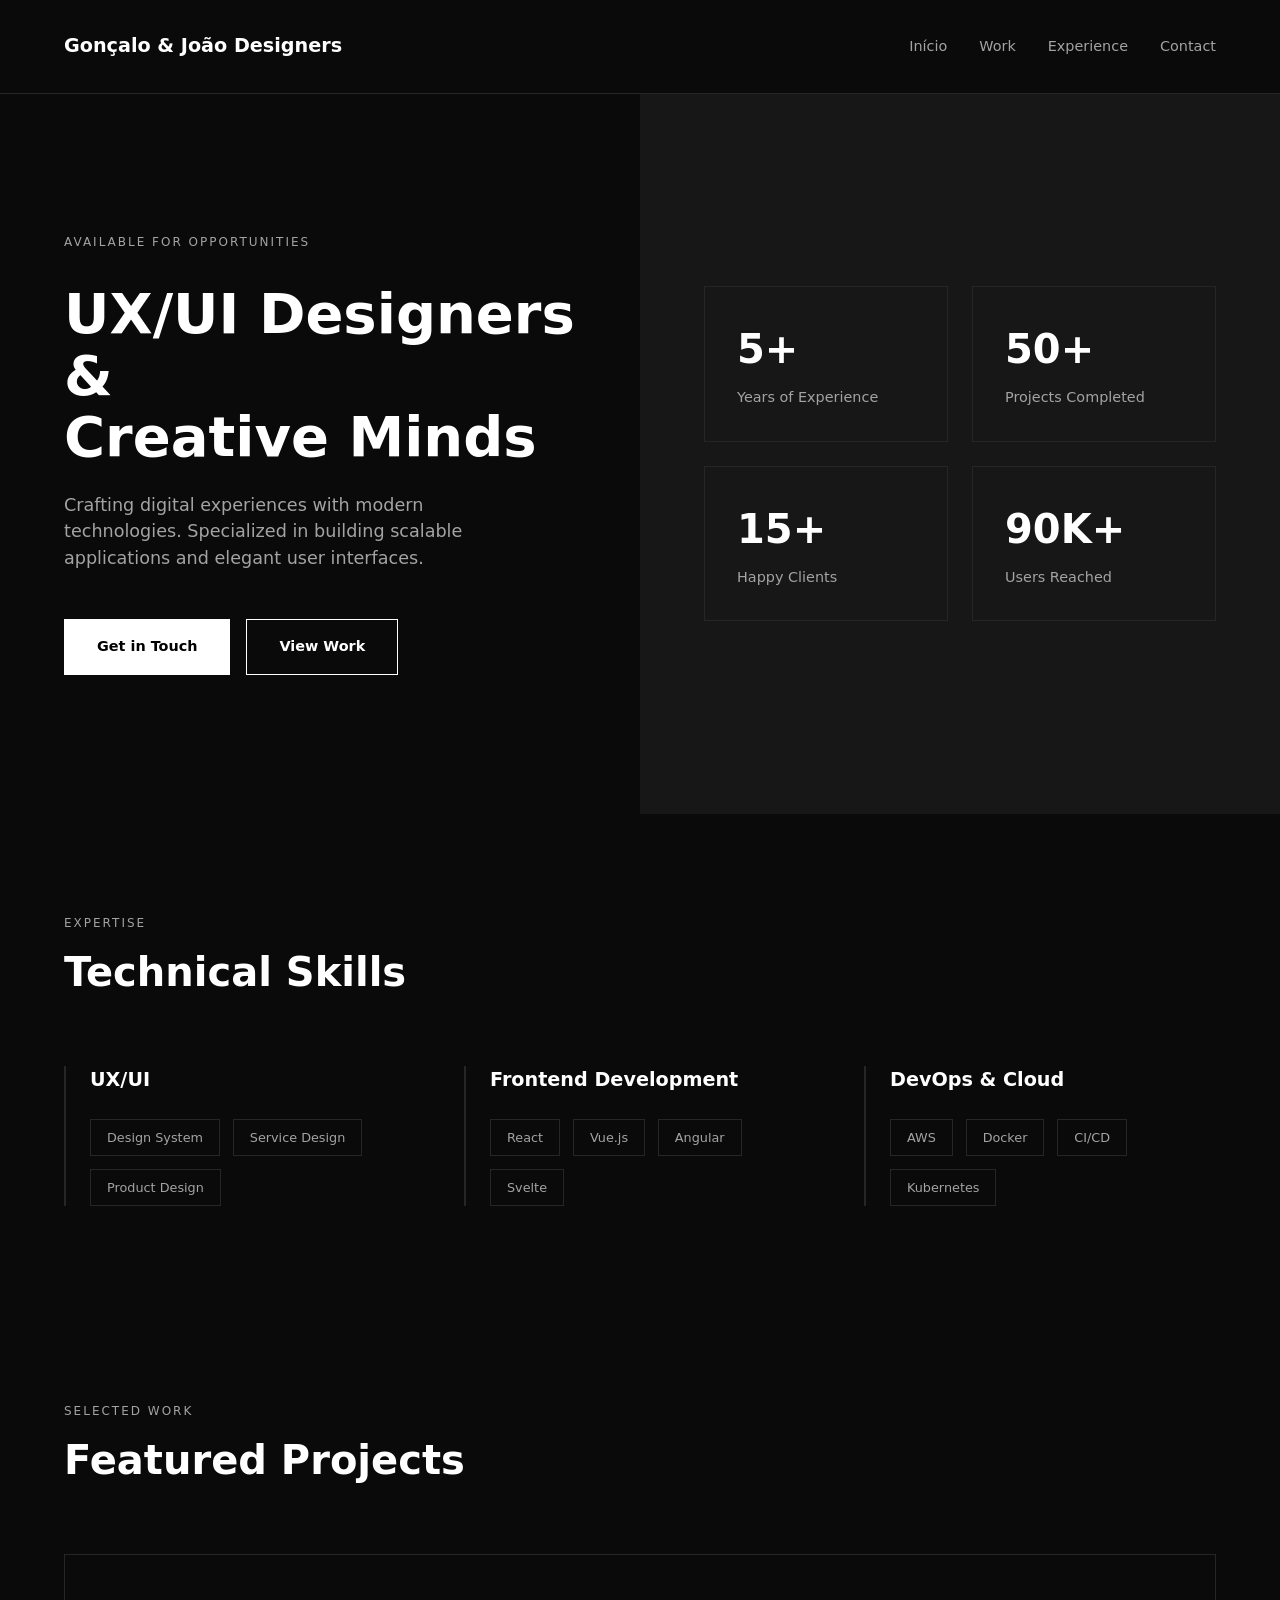
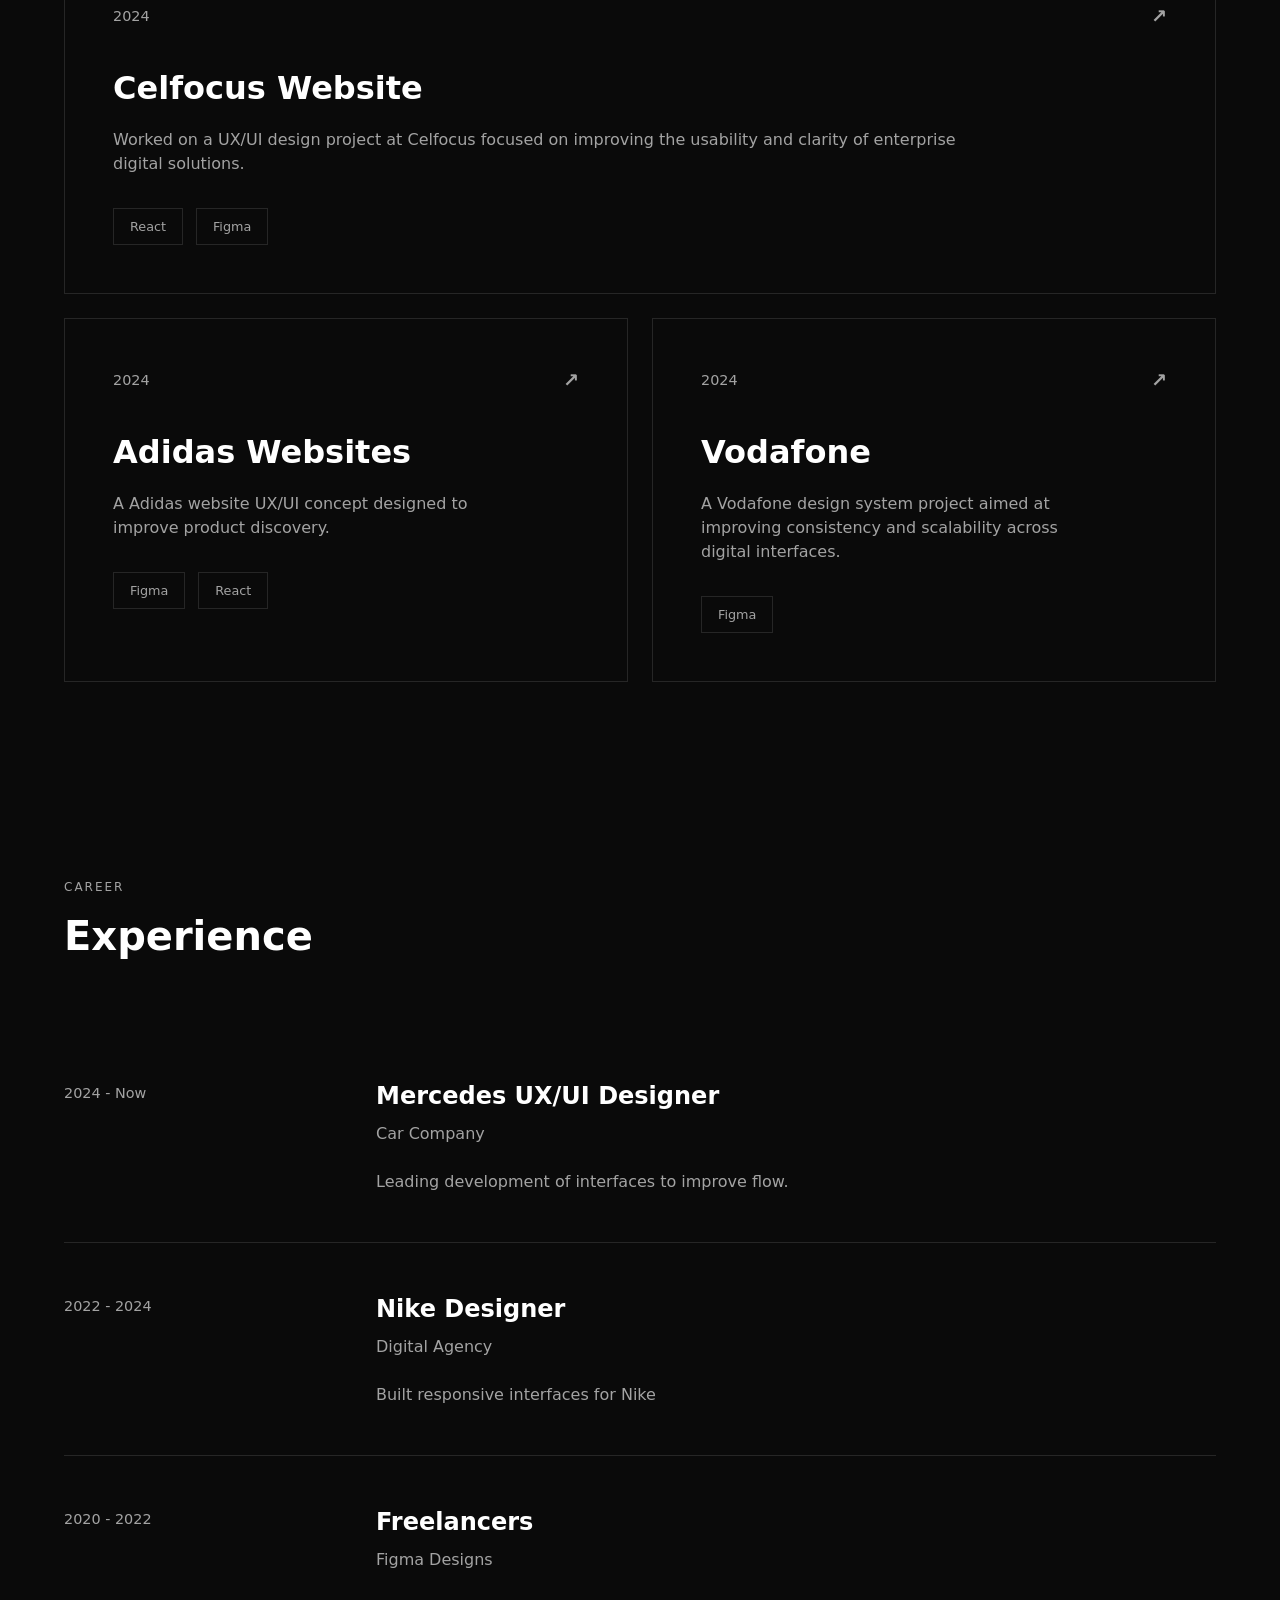
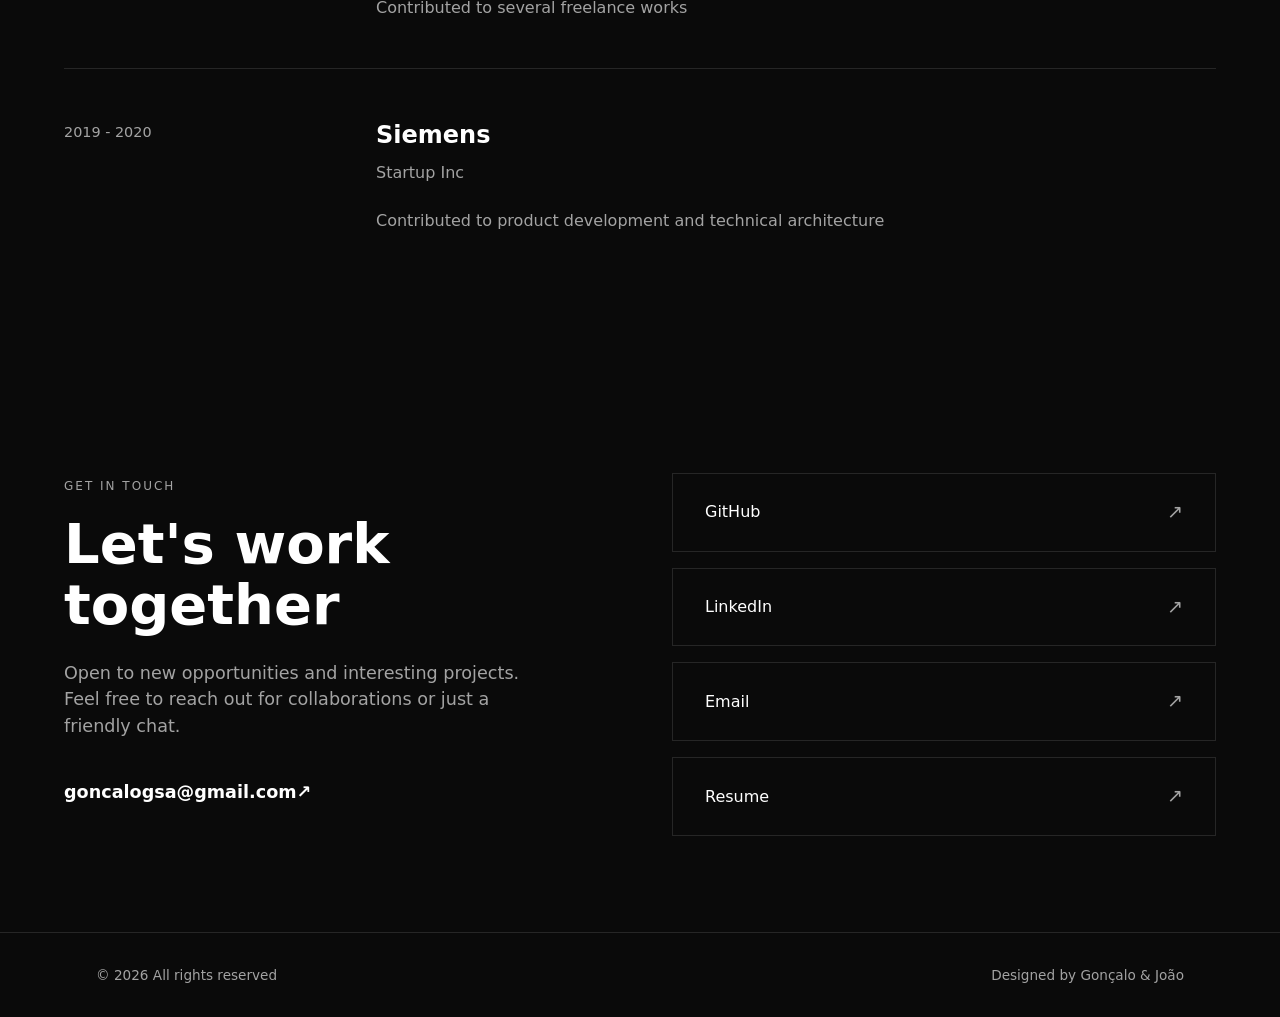
==== commit 9ca078b1: "again" ====
--- a/index.html
+++ b/index.html
@@ -49,7 +49,7 @@
                     <p>Happy Clients</p>
                 </div>
                 <div class="cartao">
-                    <h2>100K+</h2>
+                    <h2>90K+</h2>
                     <p>Users Reached</p>
                 </div>
             </div>
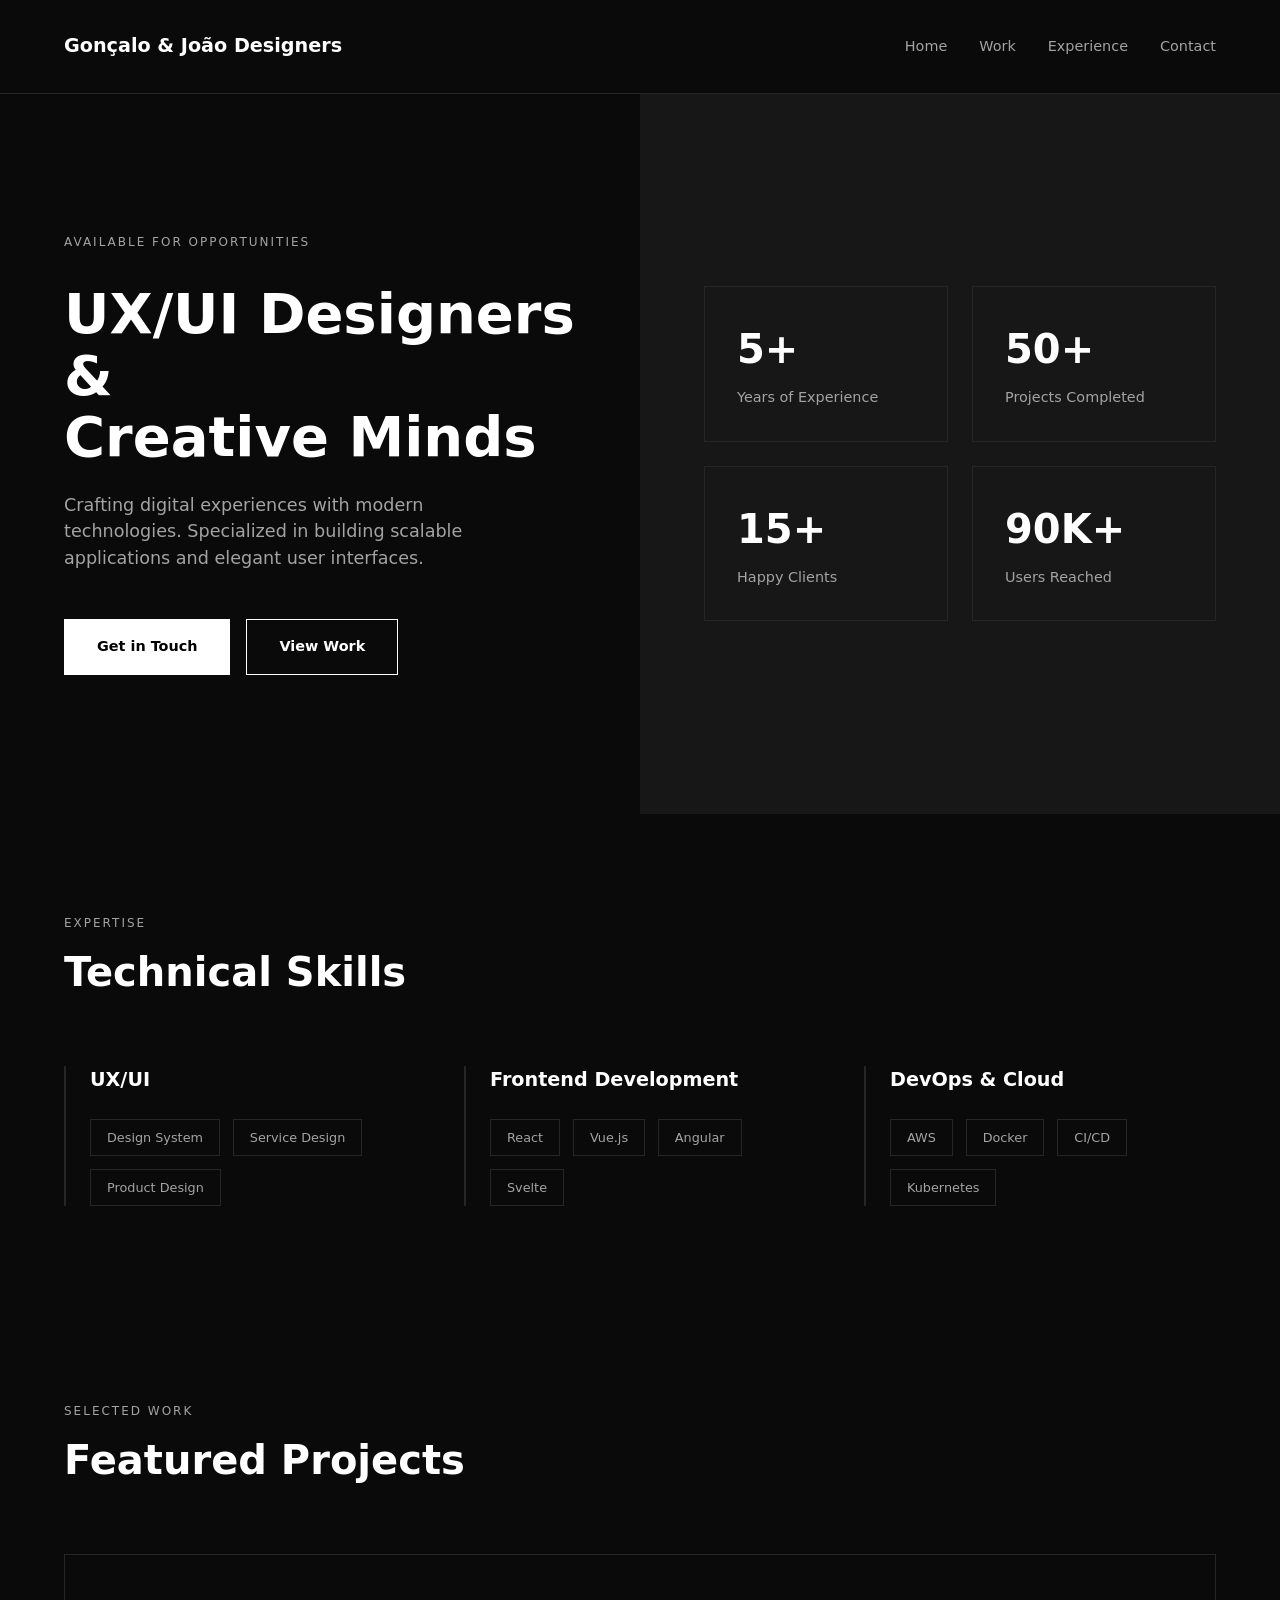
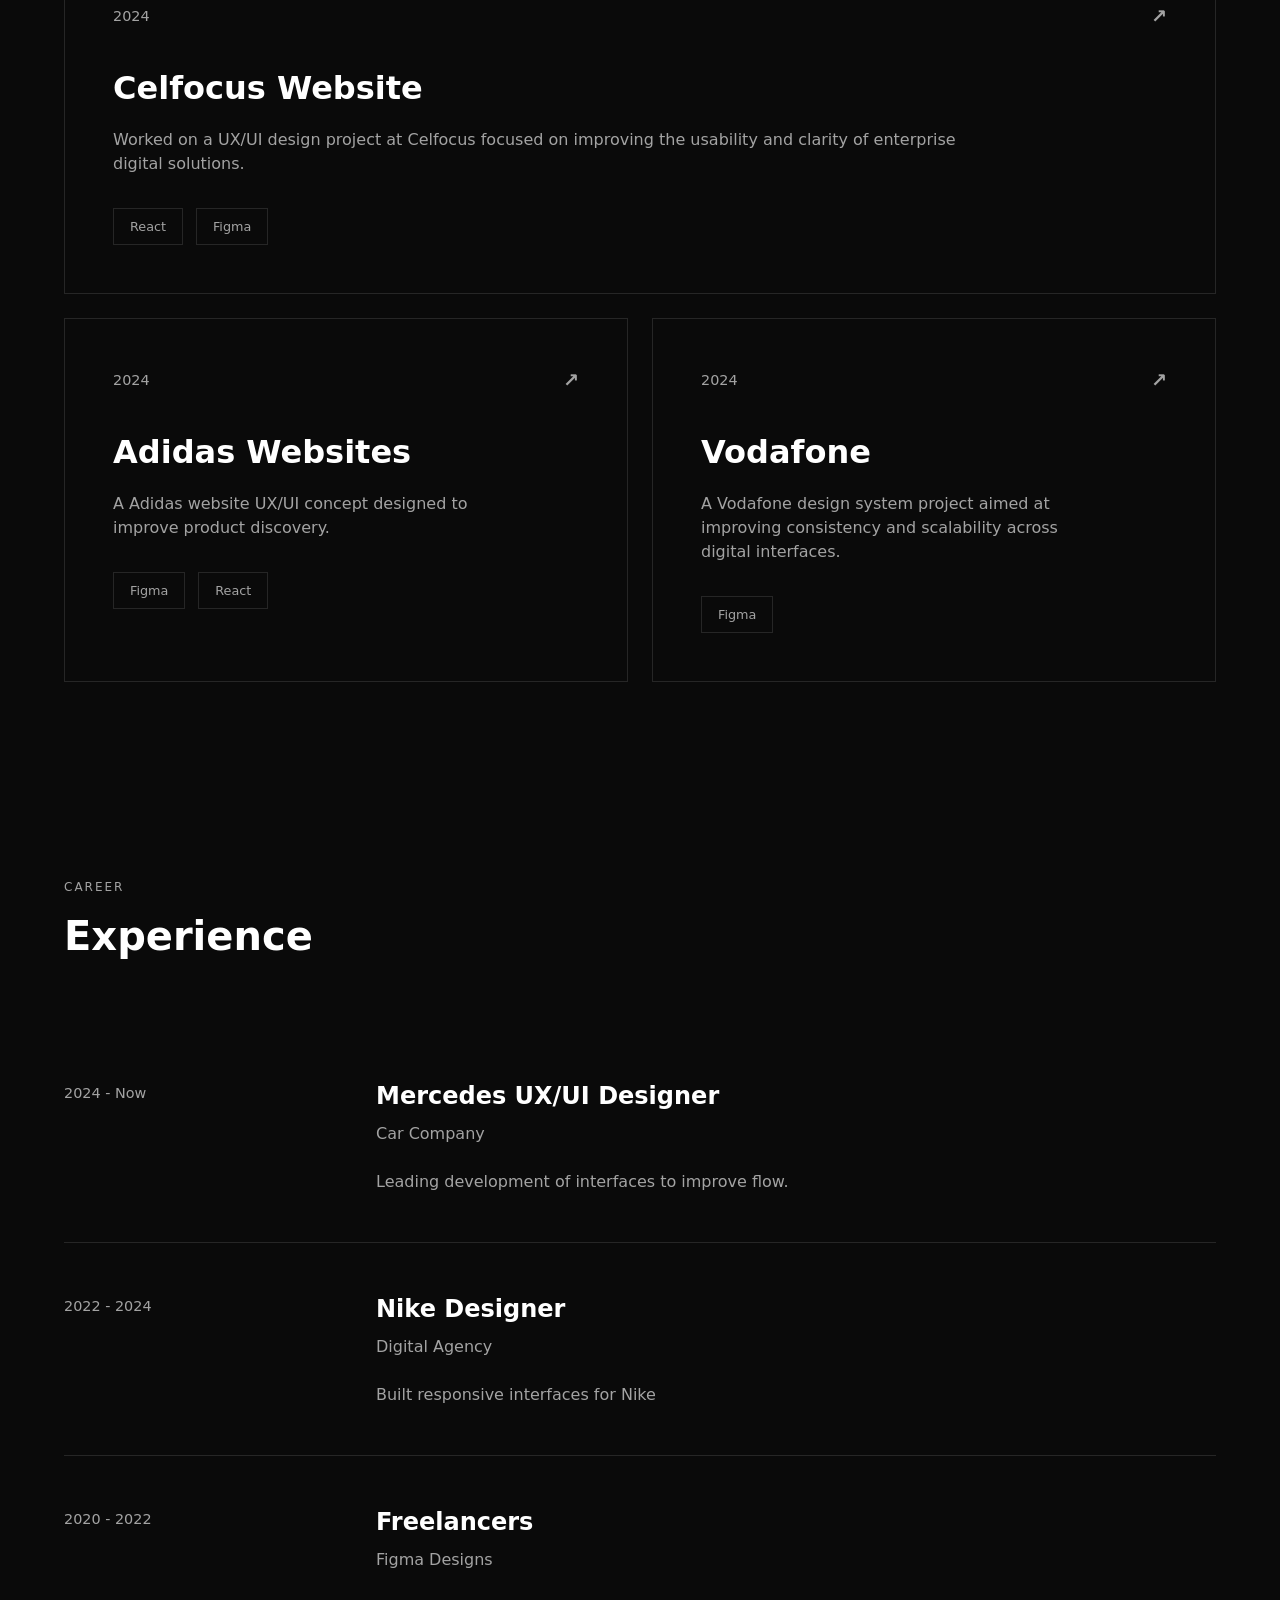
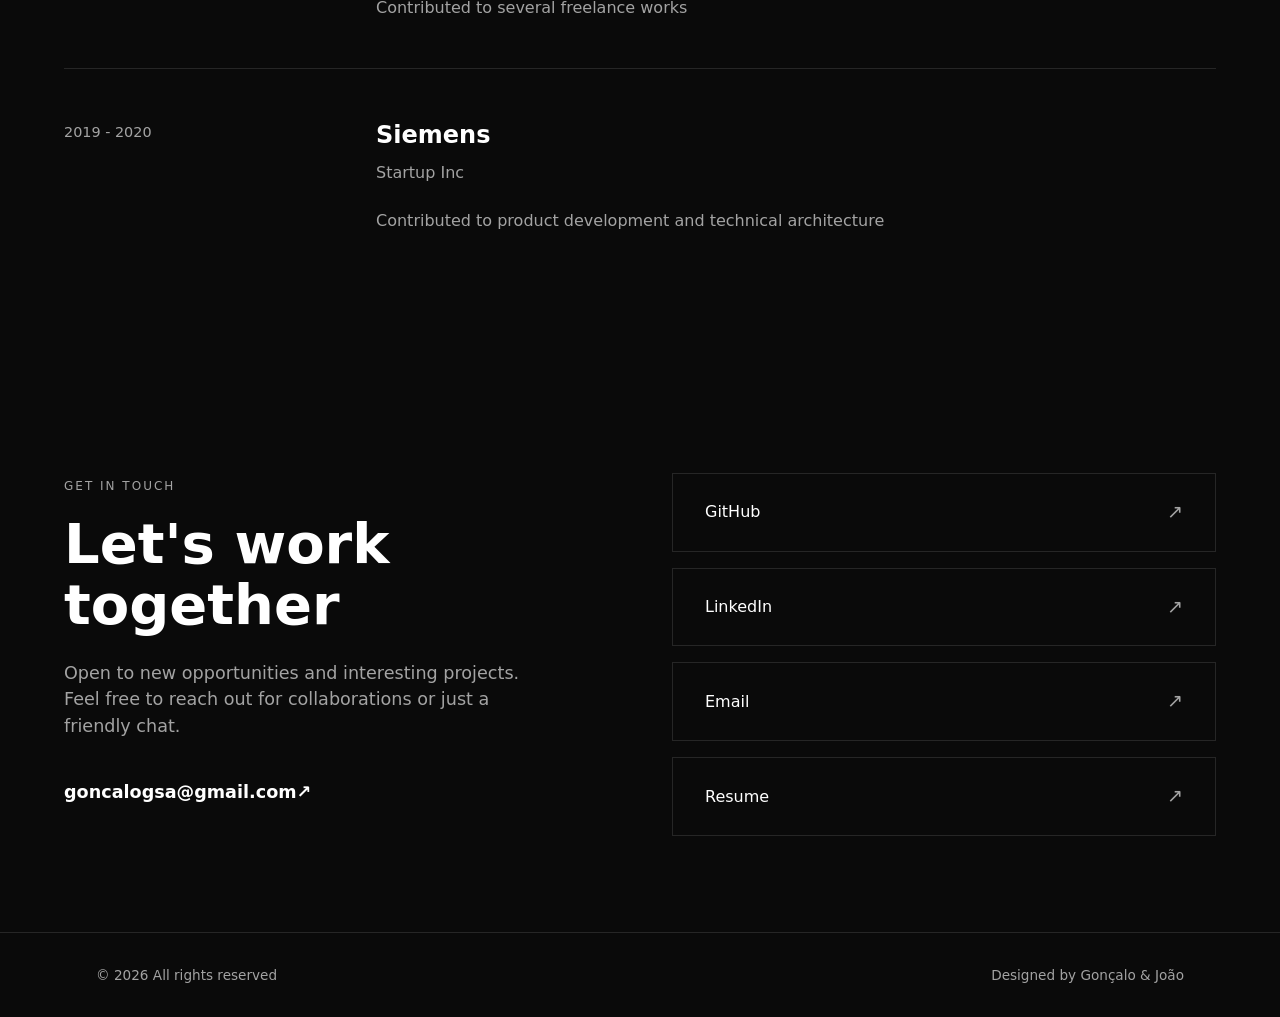
==== commit c123a7dc: "fixed js" ====
--- a/index.html
+++ b/index.html
@@ -15,7 +15,7 @@
     <div class="logo">Gonçalo & João Designers</div>
     <nav>
         <ul>
-            <li><a href="index.html">Início</a></li>
+            <li><a href="index.html">Home</a></li>
             <li><a href="projects.html">Work</a></li>
             <li><a href="about.html">Experience</a></li>
             <li><a href="contacts.html">Contact</a></li>
@@ -23,7 +23,7 @@
     </nav>
 </header>
         <section class="hero-split">
-            <div class="hero-texto revelar-scroll">
+            <div class="hero-texto">
                 <span class="etiqueta">AVAILABLE FOR OPPORTUNITIES</span>
                 <h1>UX/UI Designers &<br>Creative Minds</h1>
                 <p>Crafting digital experiences with modern technologies. Specialized in building scalable applications
@@ -35,7 +35,7 @@
                 </div>
             </div>
 
-            <div class="hero-stats revelar-scroll atraso-1">
+            <div class="hero-stats">
                 <div class="cartao">
                     <h2>5+</h2>
                     <p>Years of Experience</p>
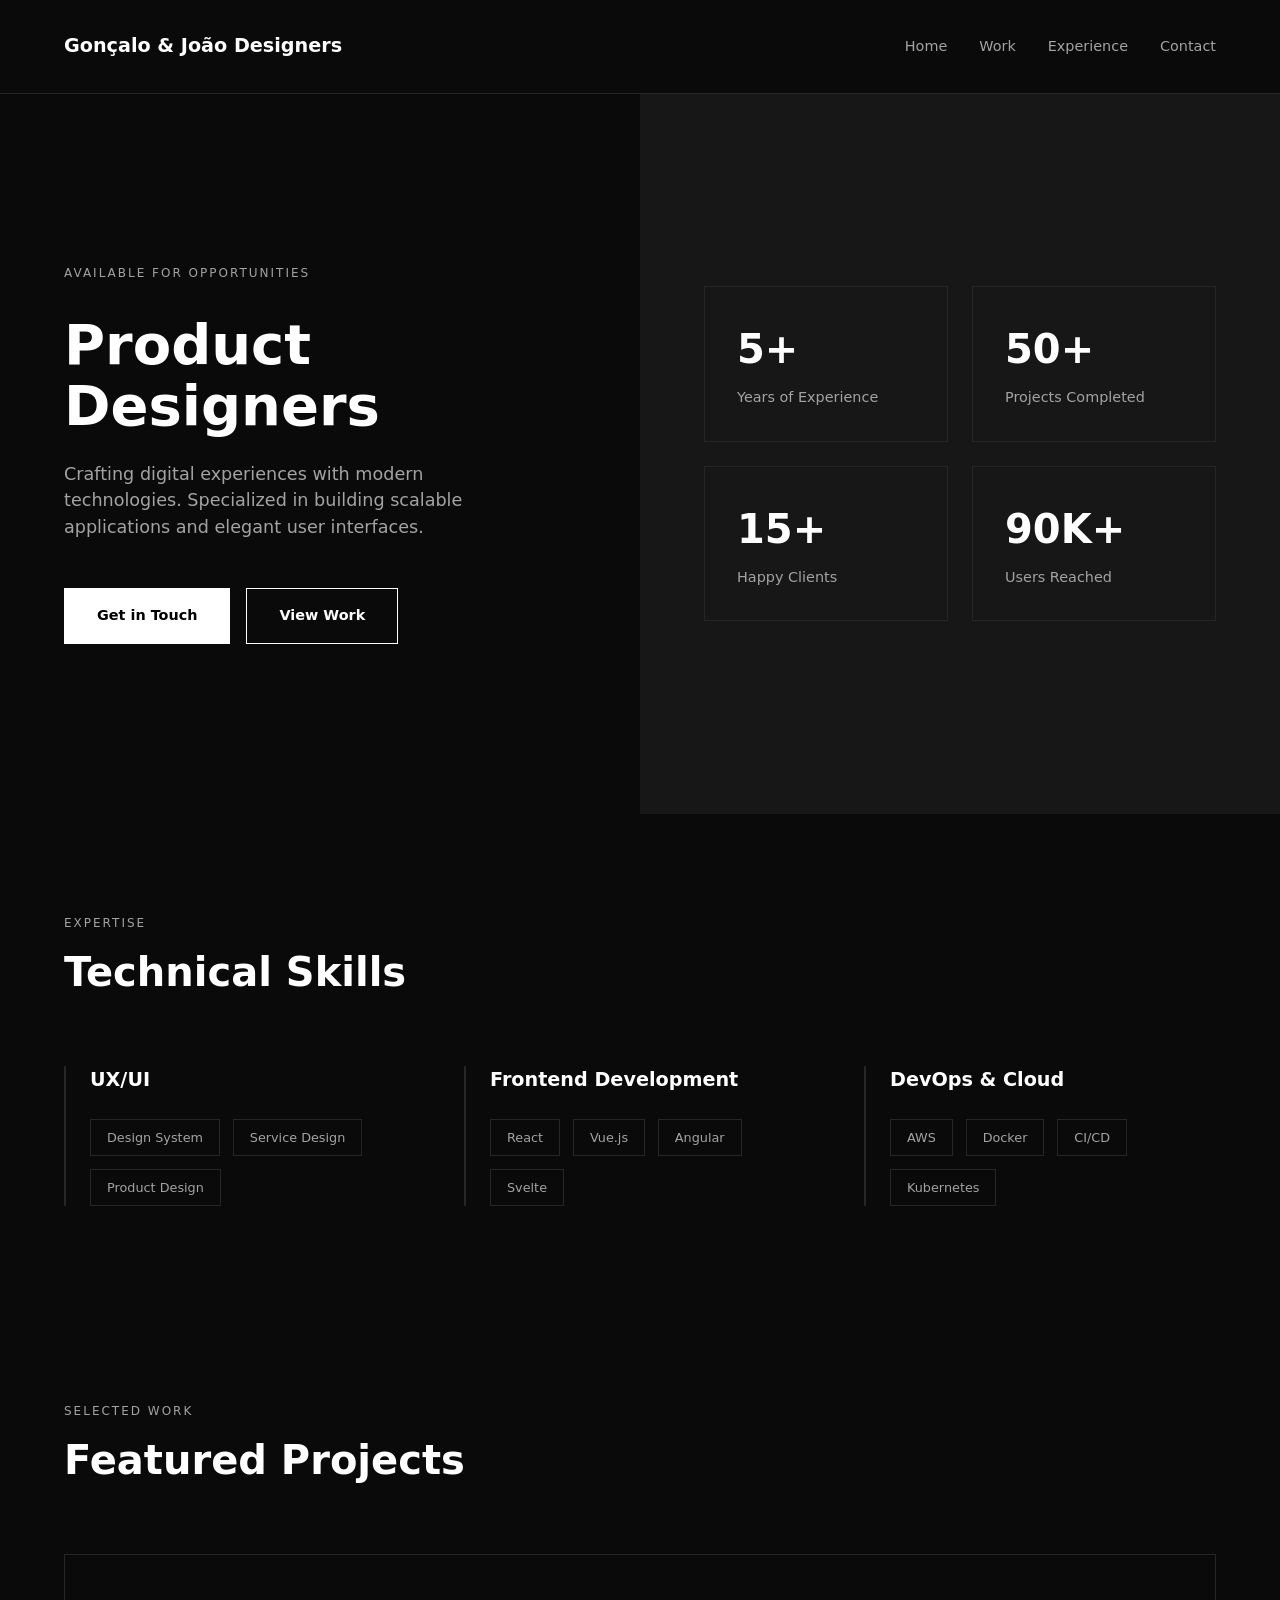
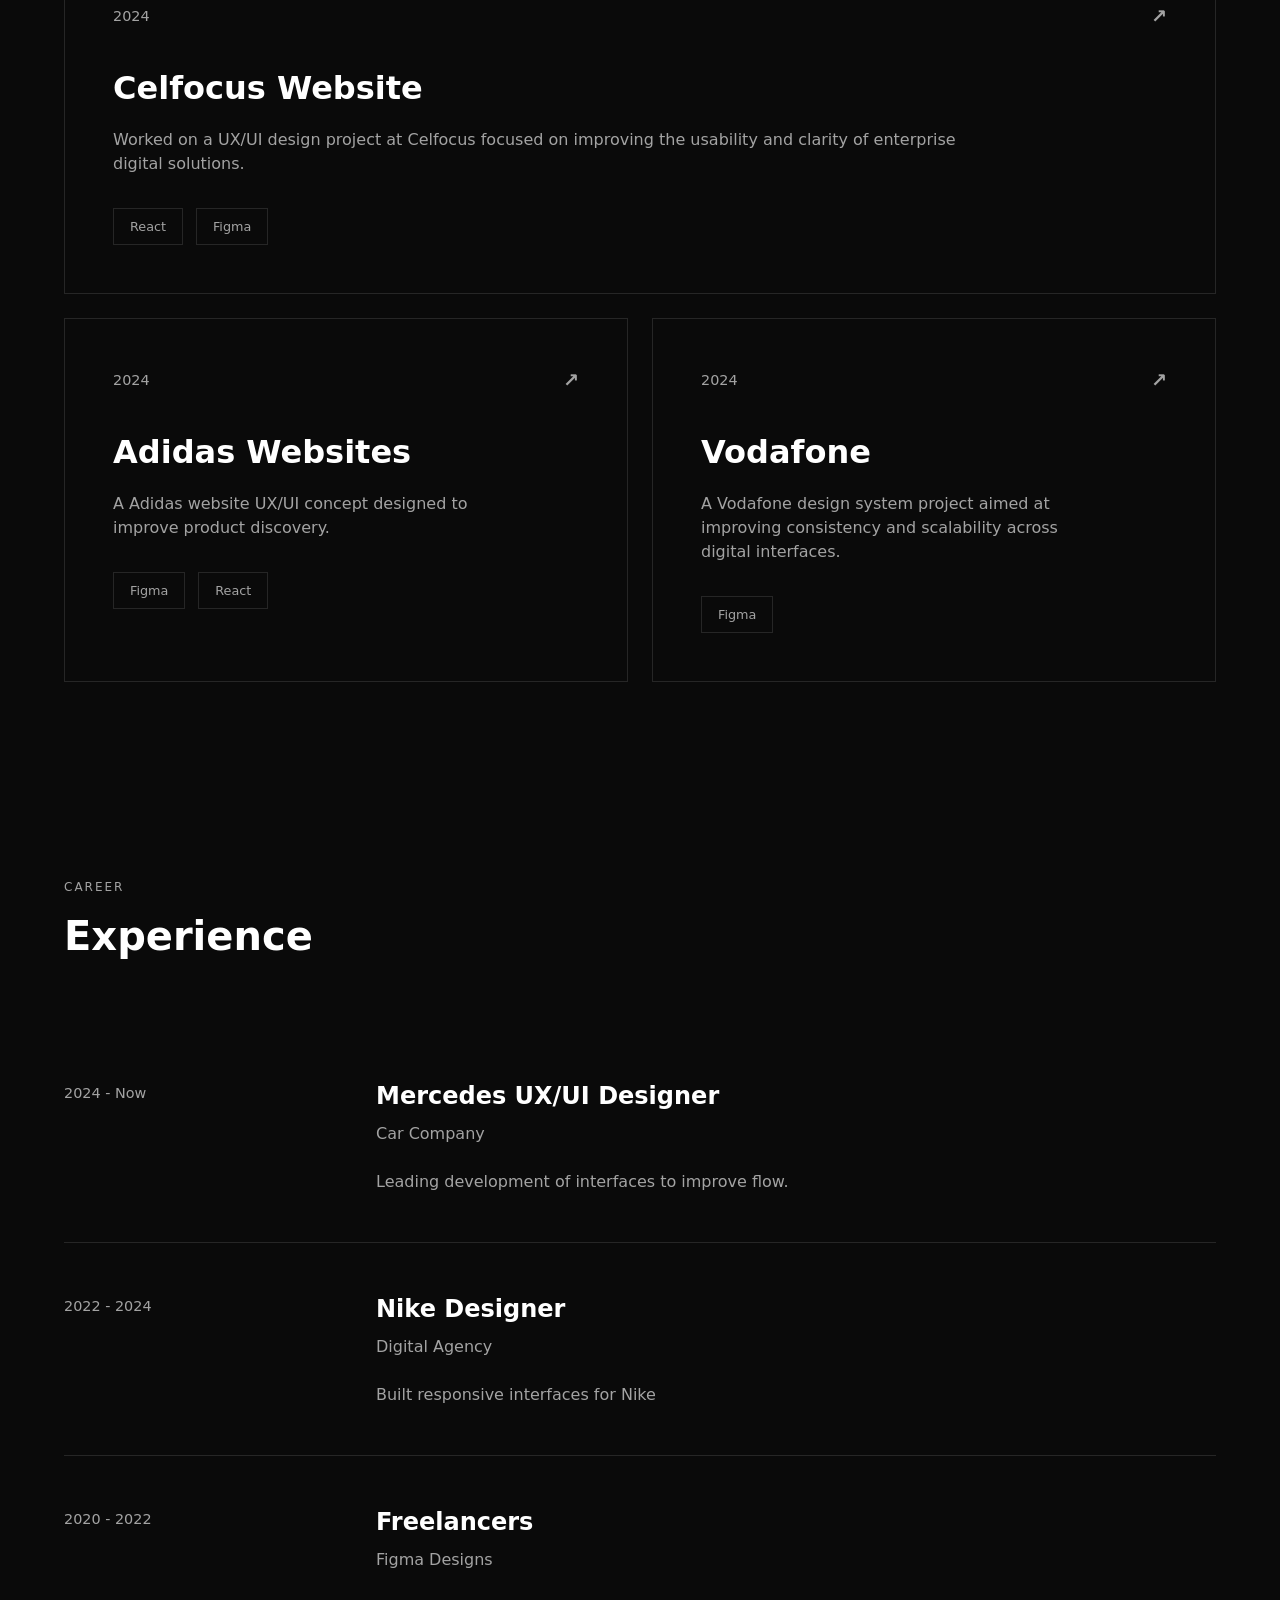
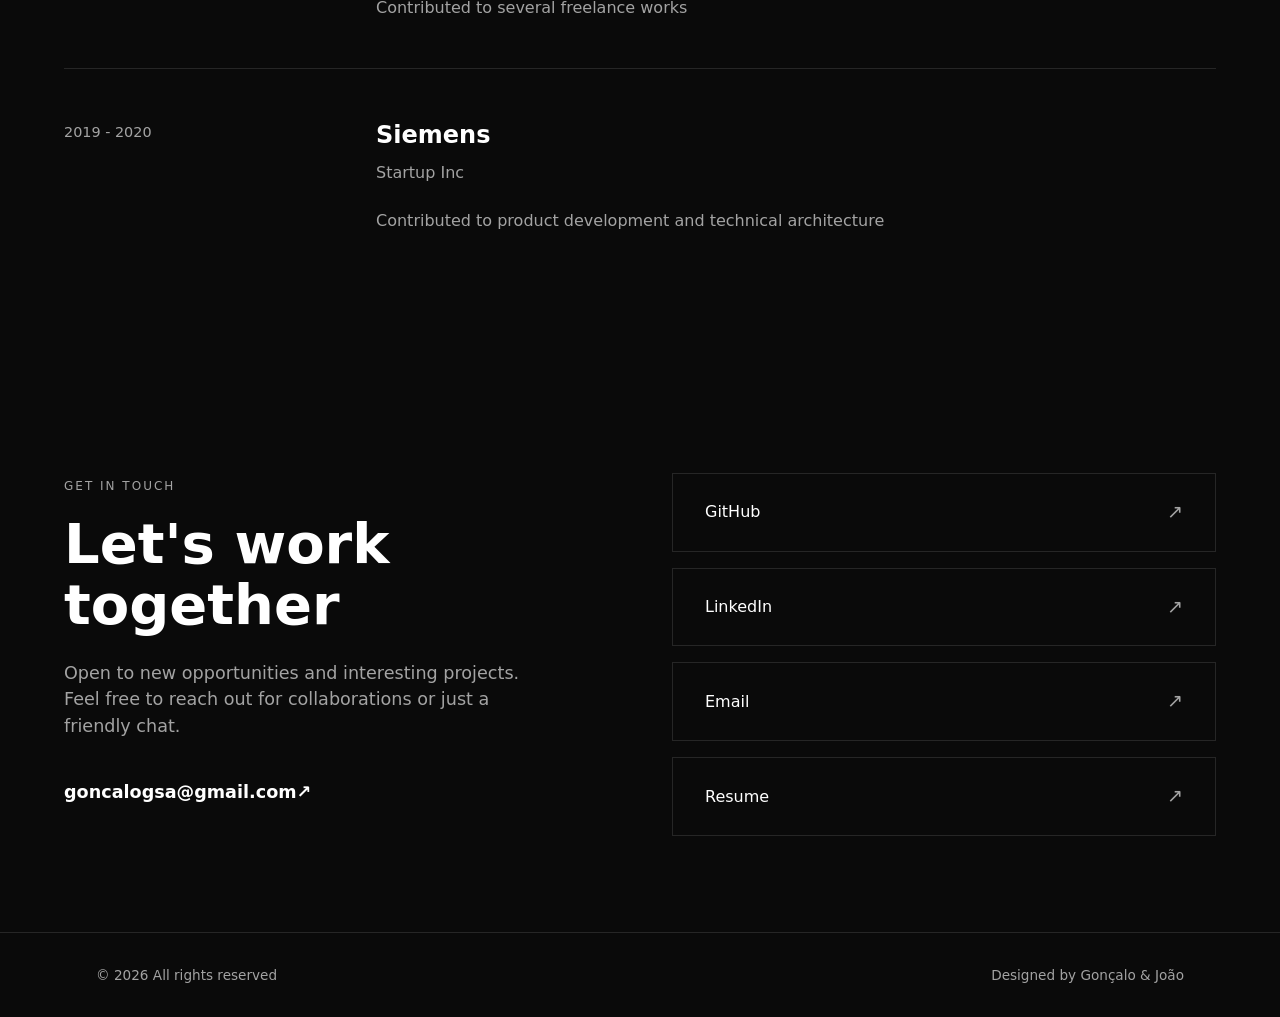
==== commit 9dfa312c: "Updated H1" ====
--- a/index.html
+++ b/index.html
@@ -25,7 +25,7 @@
         <section class="hero-split">
             <div class="hero-texto">
                 <span class="etiqueta">AVAILABLE FOR OPPORTUNITIES</span>
-                <h1>UX/UI Designers &<br>Creative Minds</h1>
+                <h1>Product Designers</h1>
                 <p>Crafting digital experiences with modern technologies. Specialized in building scalable applications
                     and elegant user interfaces.</p>
 
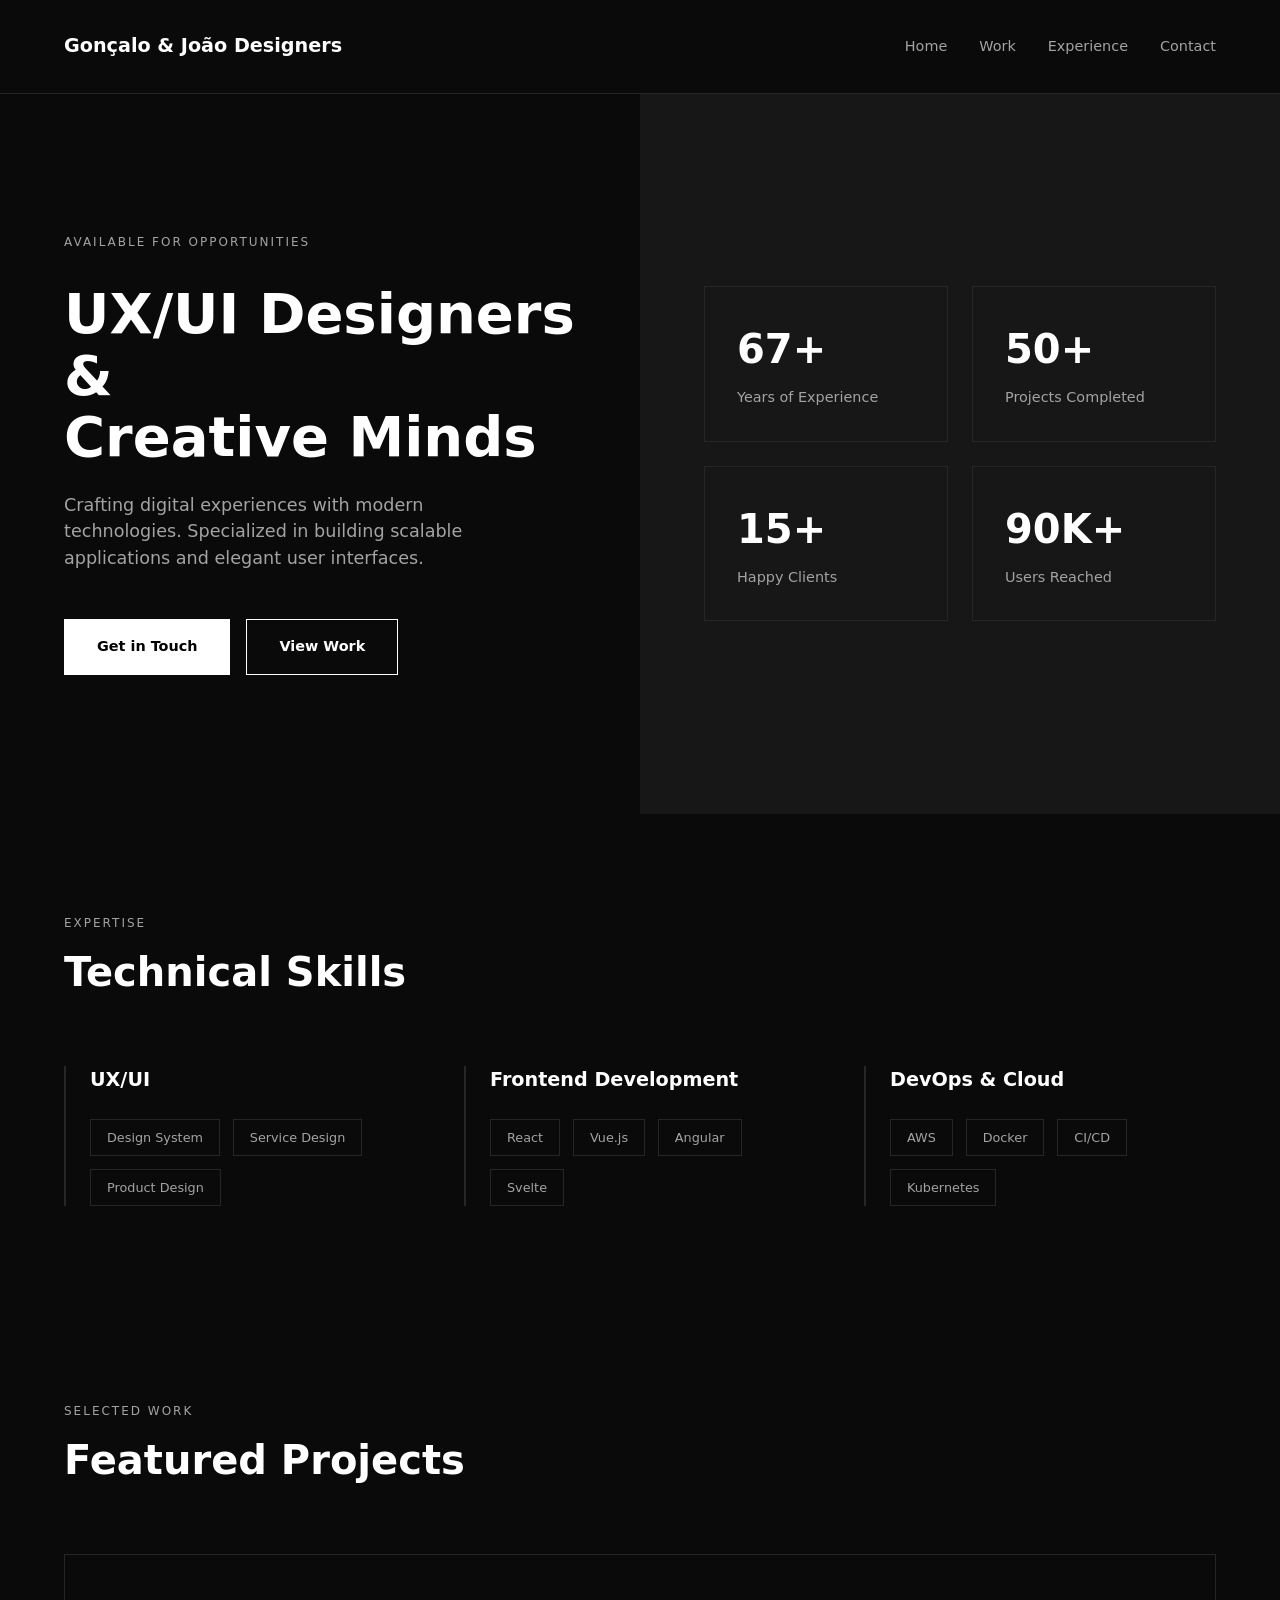
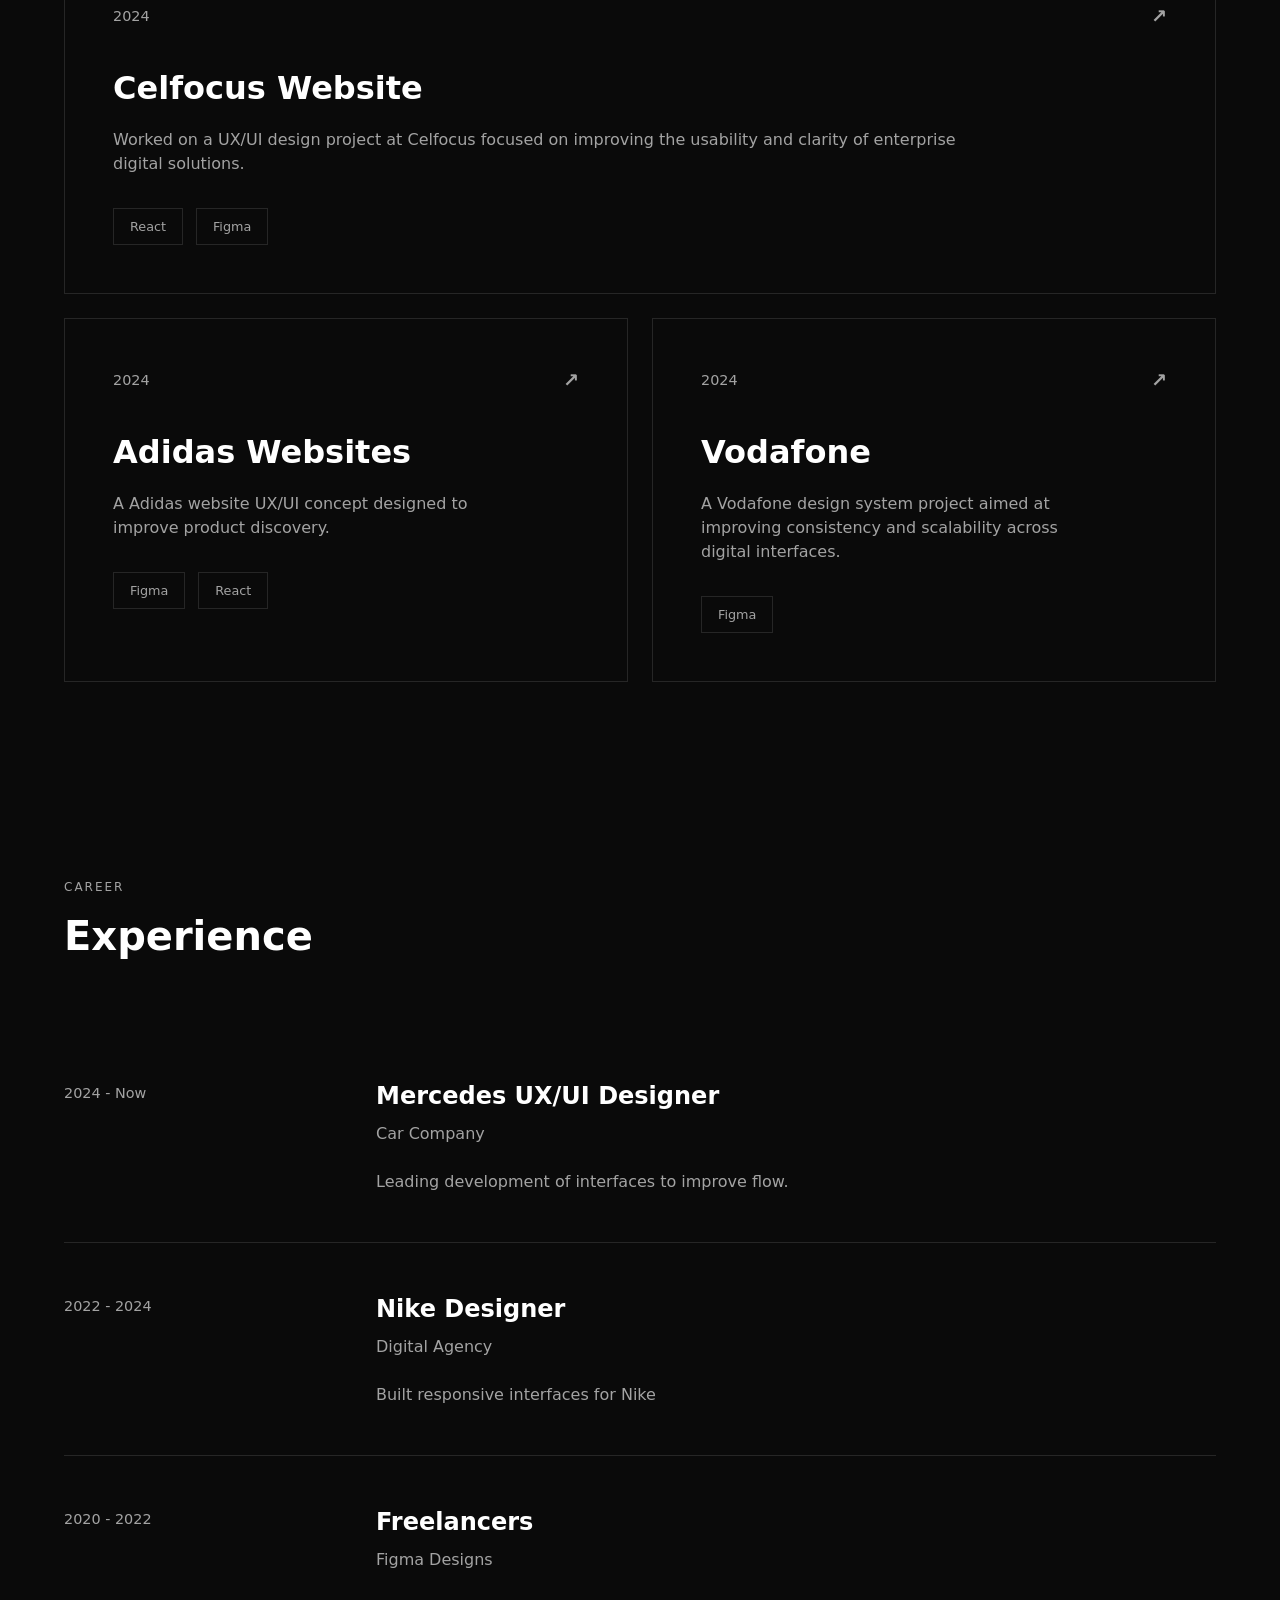
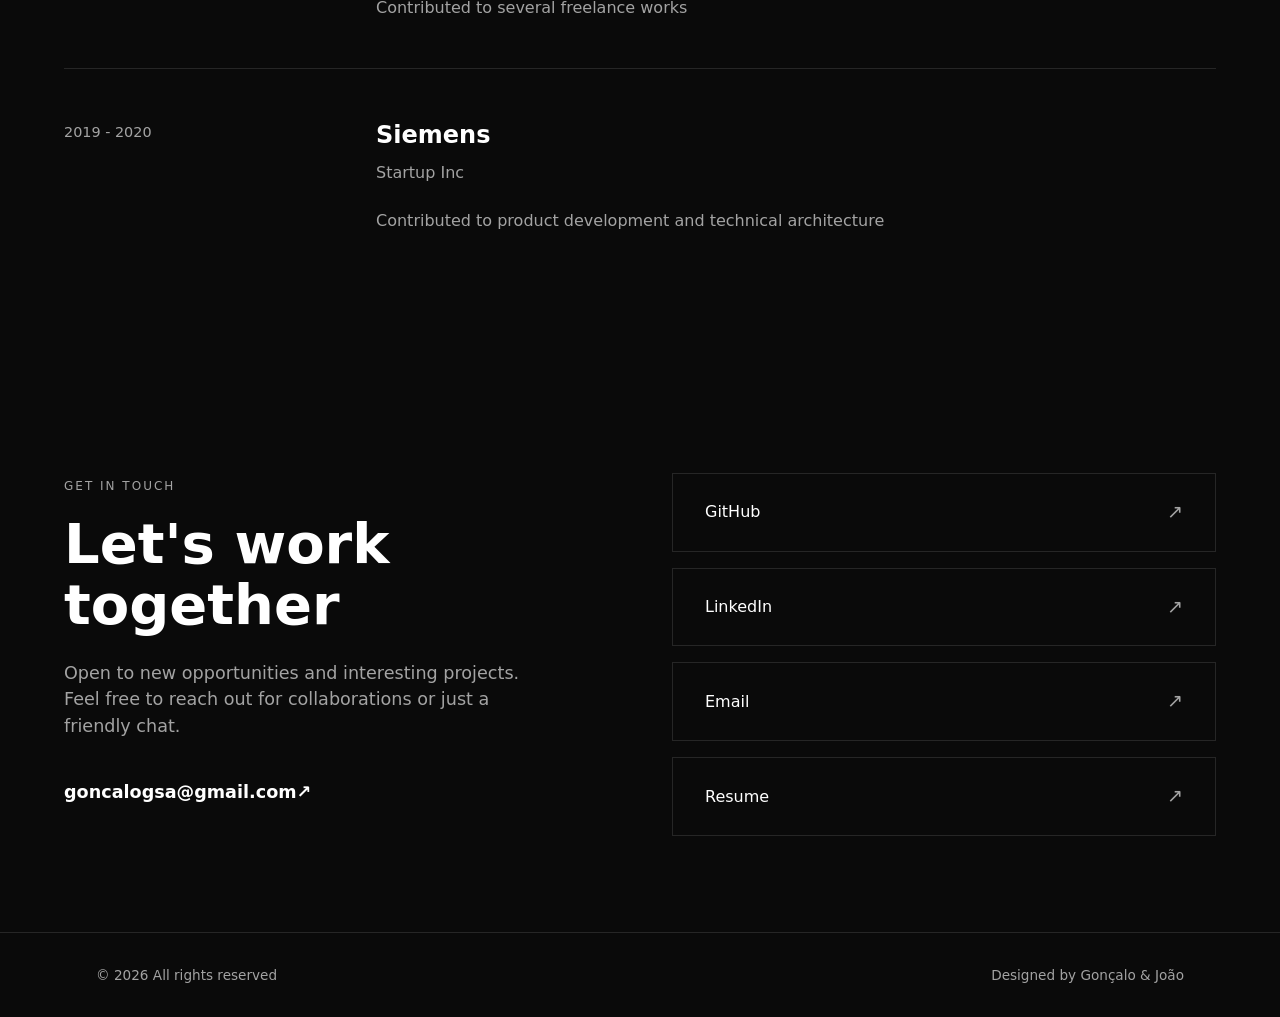
==== commit 23229e46: "teste para testar sync" ====
--- a/index.html
+++ b/index.html
@@ -25,7 +25,7 @@
         <section class="hero-split">
             <div class="hero-texto">
                 <span class="etiqueta">AVAILABLE FOR OPPORTUNITIES</span>
-                <h1>Product Designers</h1>
+                <h1>UX/UI Designers &<br>Creative Minds</h1>
                 <p>Crafting digital experiences with modern technologies. Specialized in building scalable applications
                     and elegant user interfaces.</p>
 
@@ -37,7 +37,7 @@
 
             <div class="hero-stats">
                 <div class="cartao">
-                    <h2>5+</h2>
+                    <h2>67+</h2>
                     <p>Years of Experience</p>
                 </div>
                 <div class="cartao">
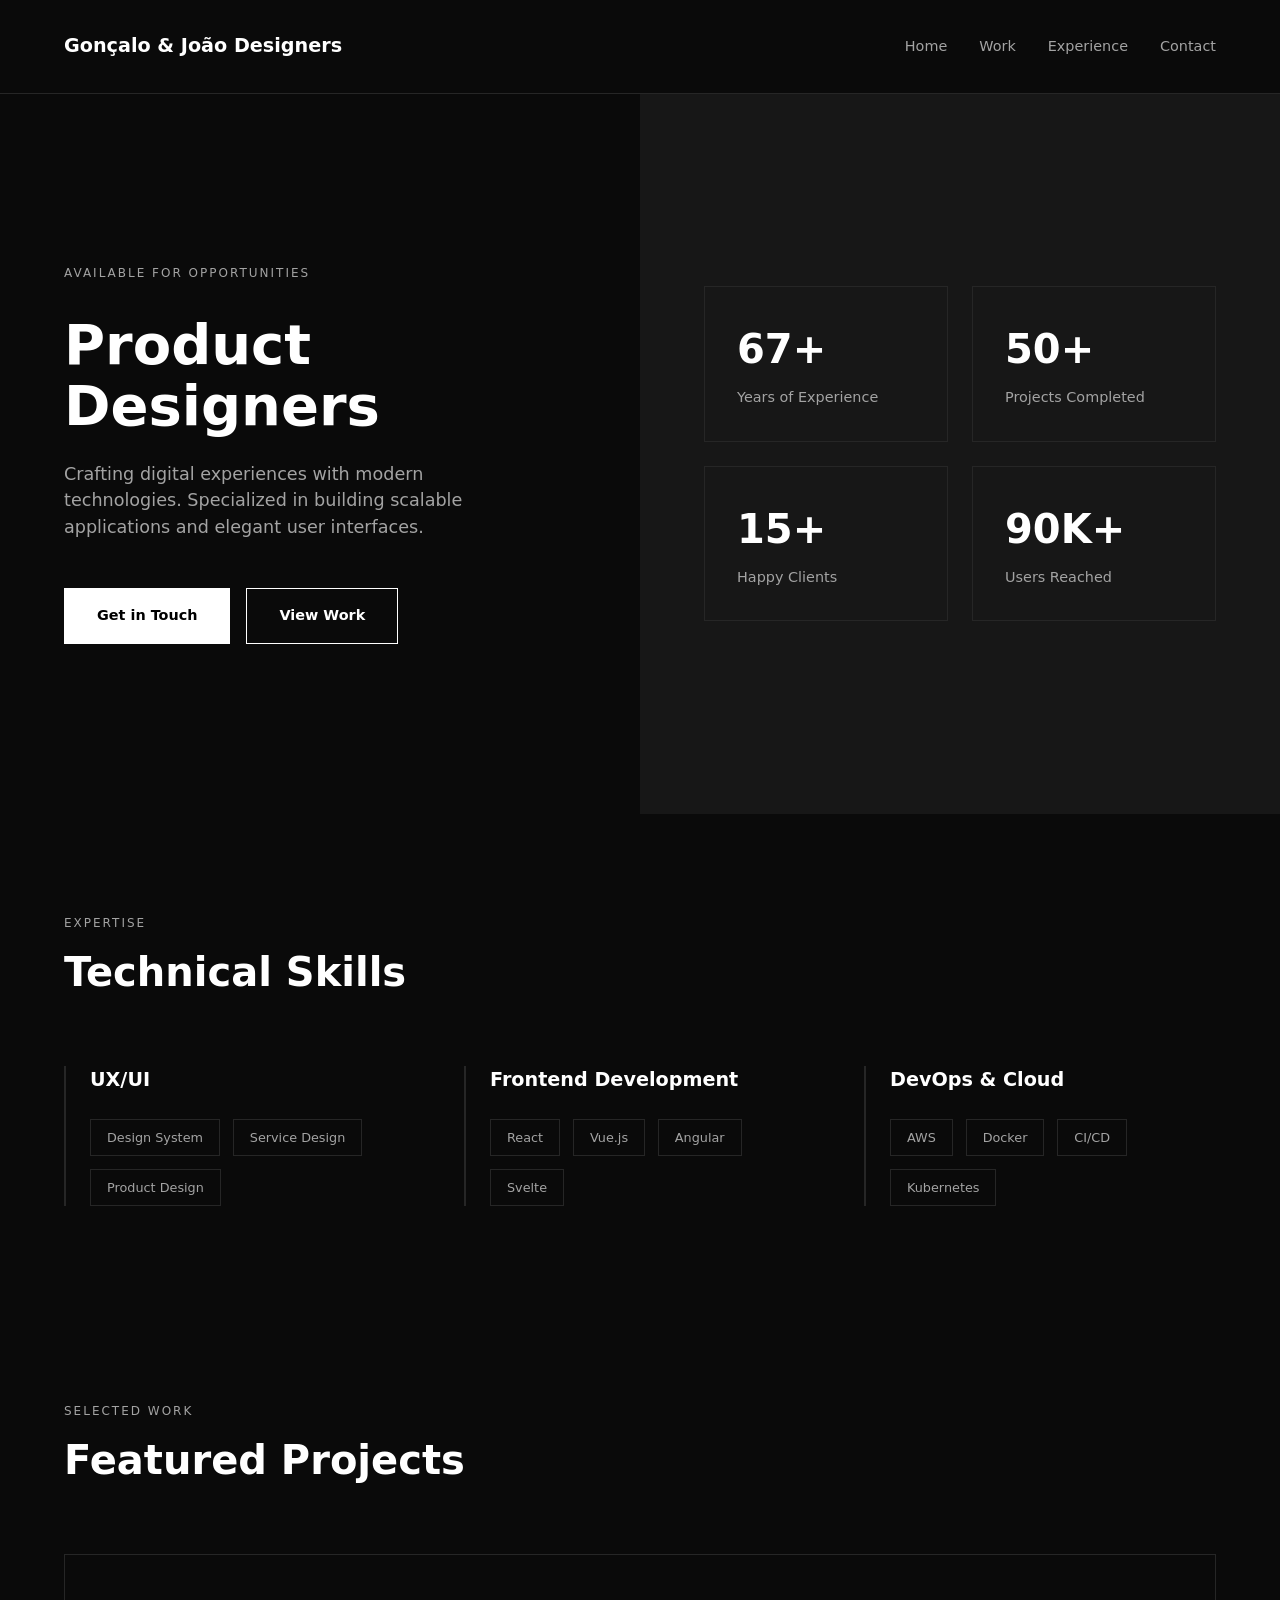
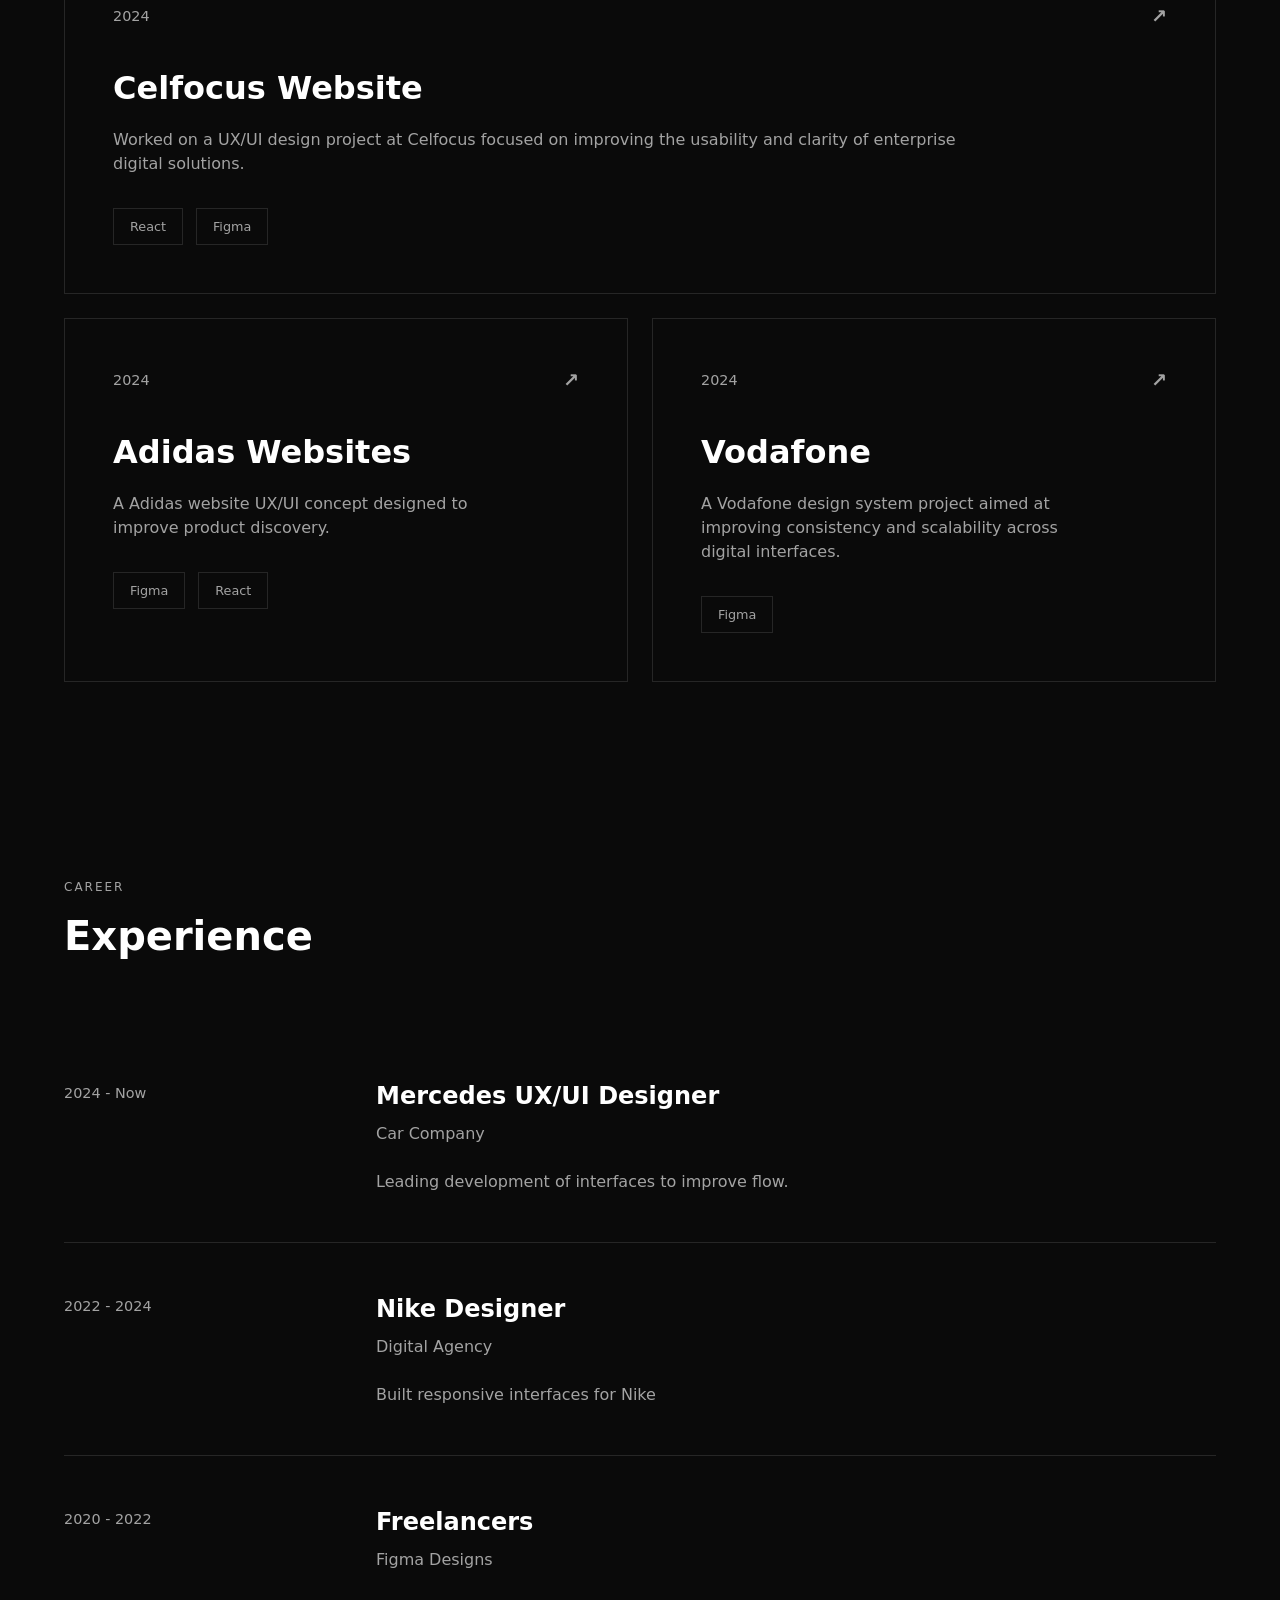
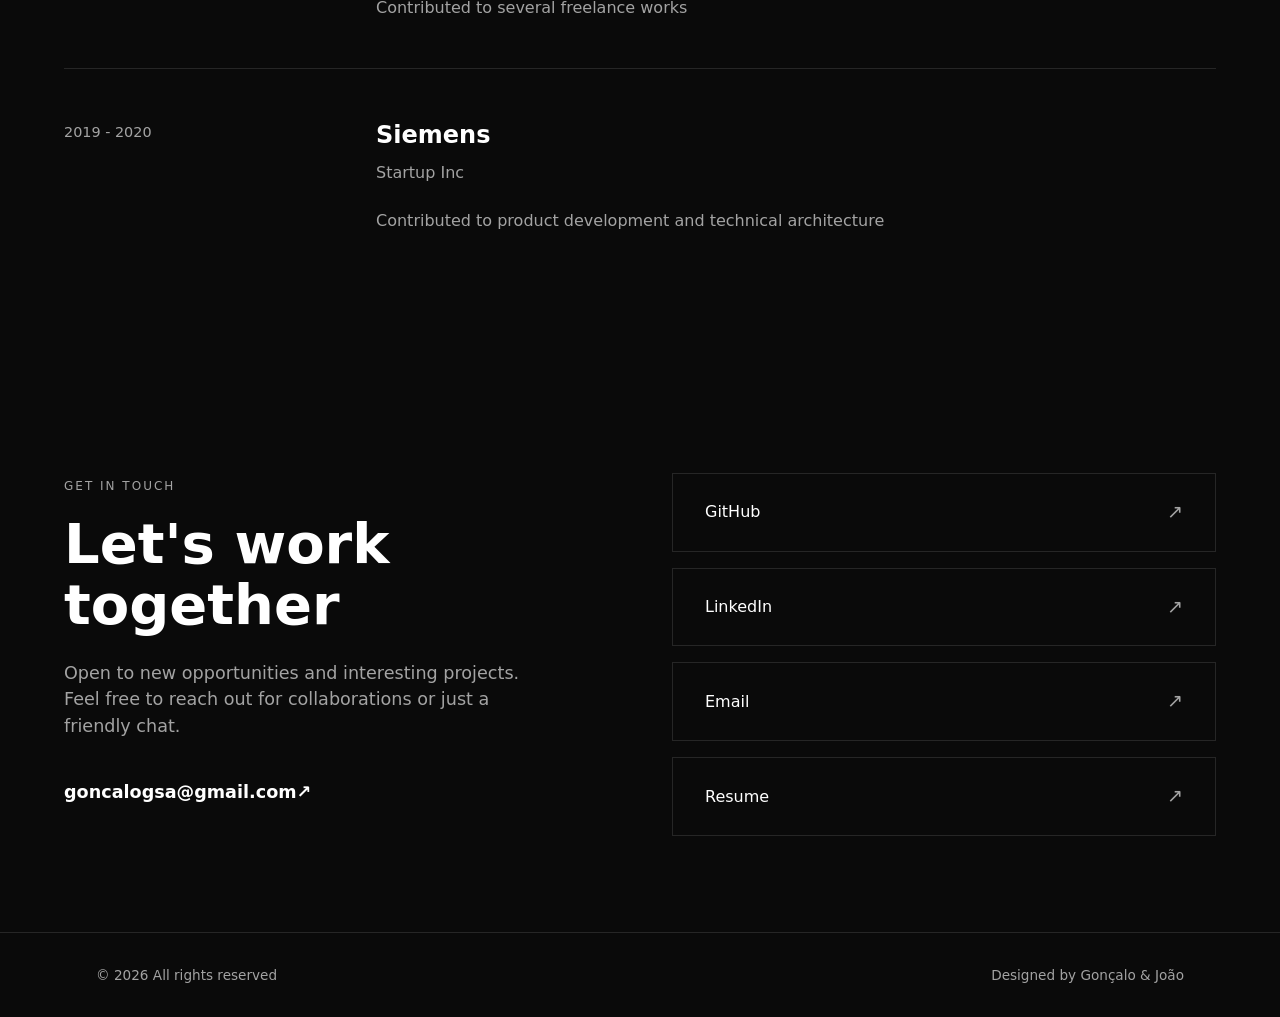
==== commit d7b5755a: "Merge branch 'main' of https://github.com/goncalogsa-lgtm/goncalo-joao" ====
--- a/index.html
+++ b/index.html
@@ -25,7 +25,7 @@
         <section class="hero-split">
             <div class="hero-texto">
                 <span class="etiqueta">AVAILABLE FOR OPPORTUNITIES</span>
-                <h1>UX/UI Designers &<br>Creative Minds</h1>
+                <h1>Product Designers</h1>
                 <p>Crafting digital experiences with modern technologies. Specialized in building scalable applications
                     and elegant user interfaces.</p>
 
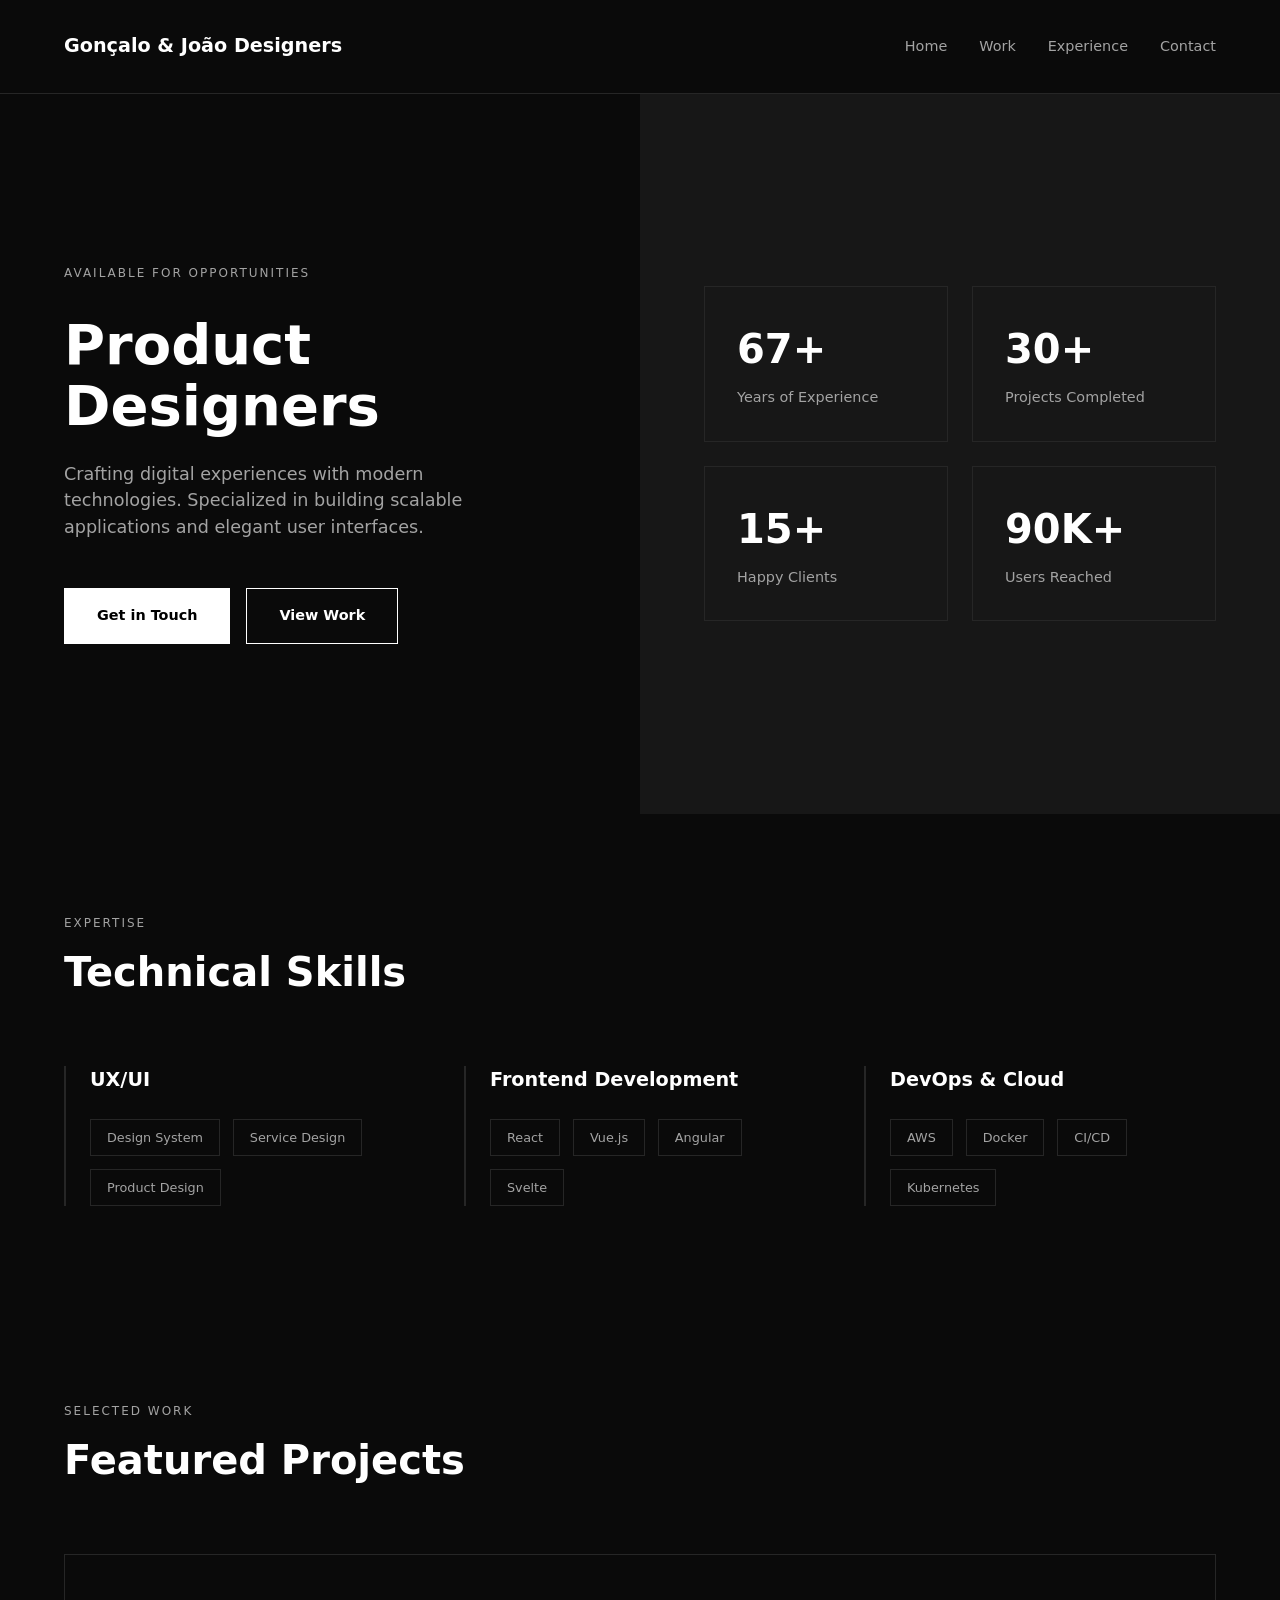
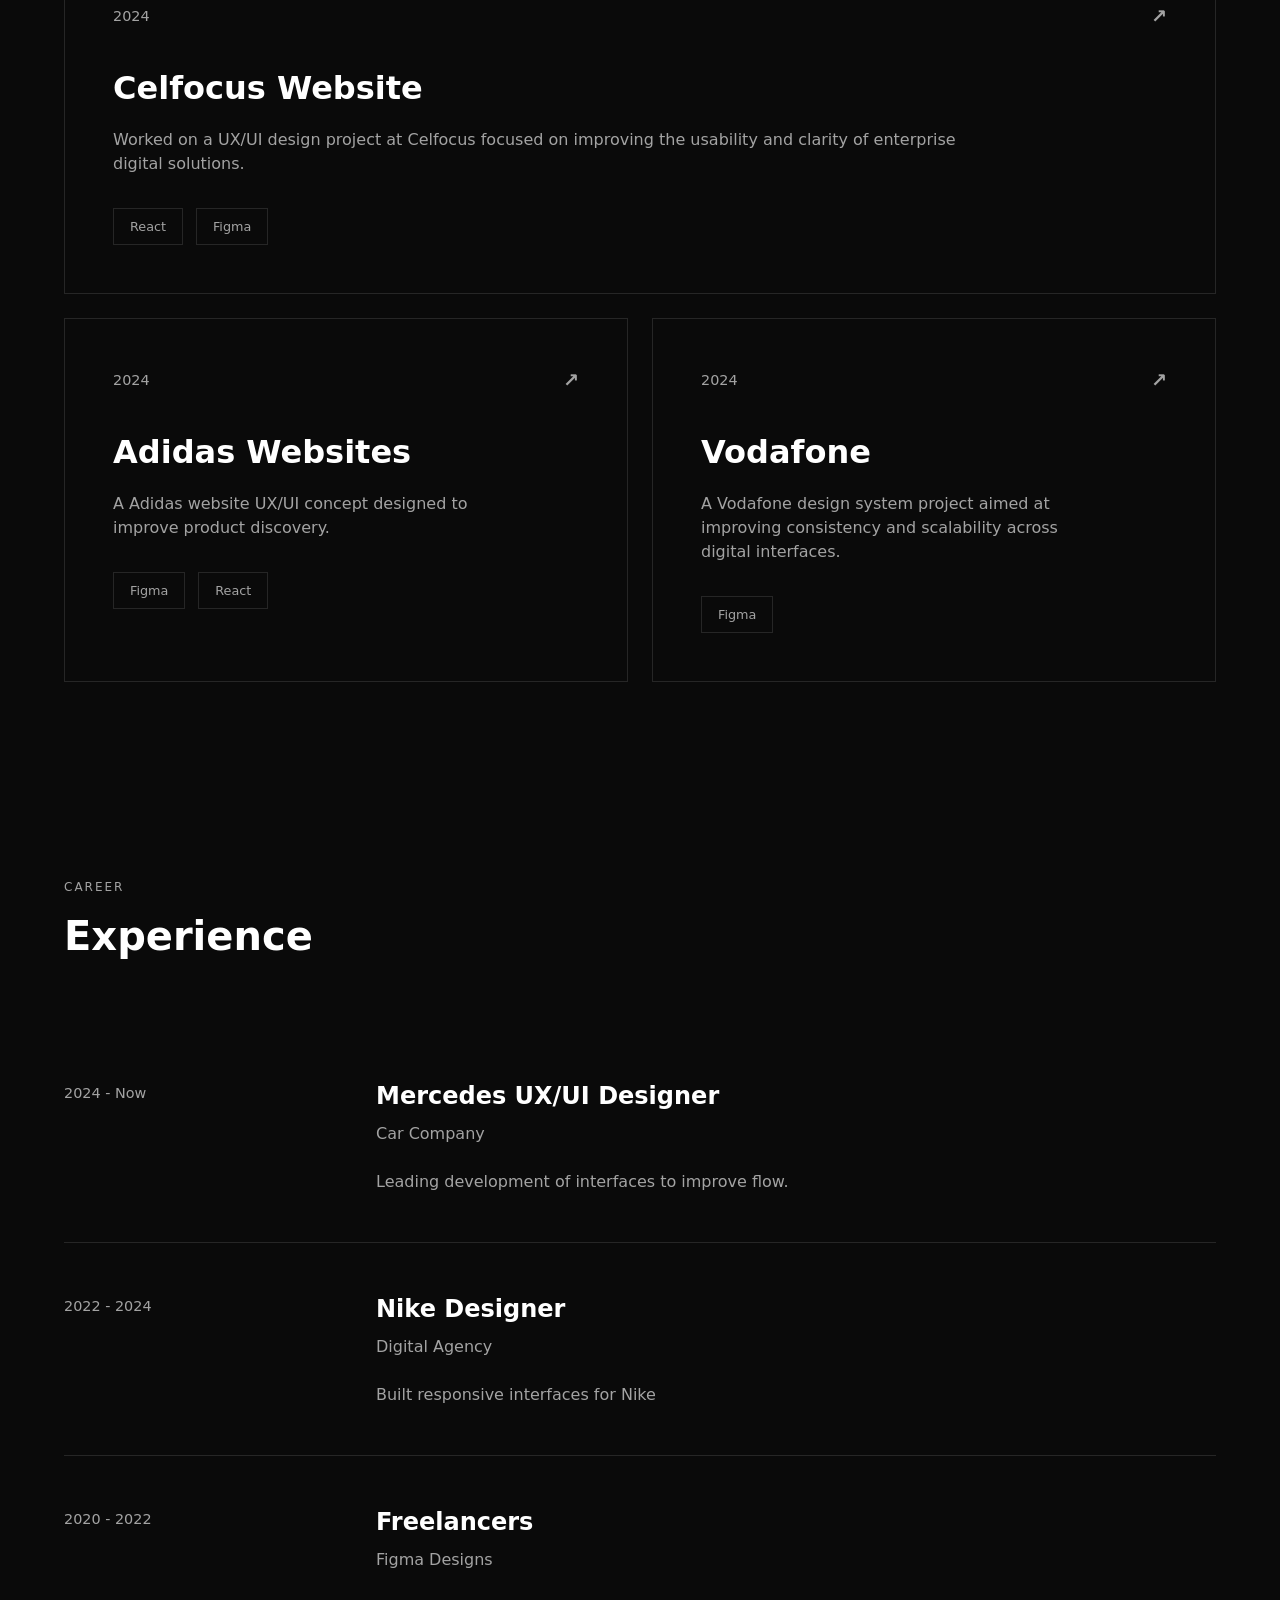
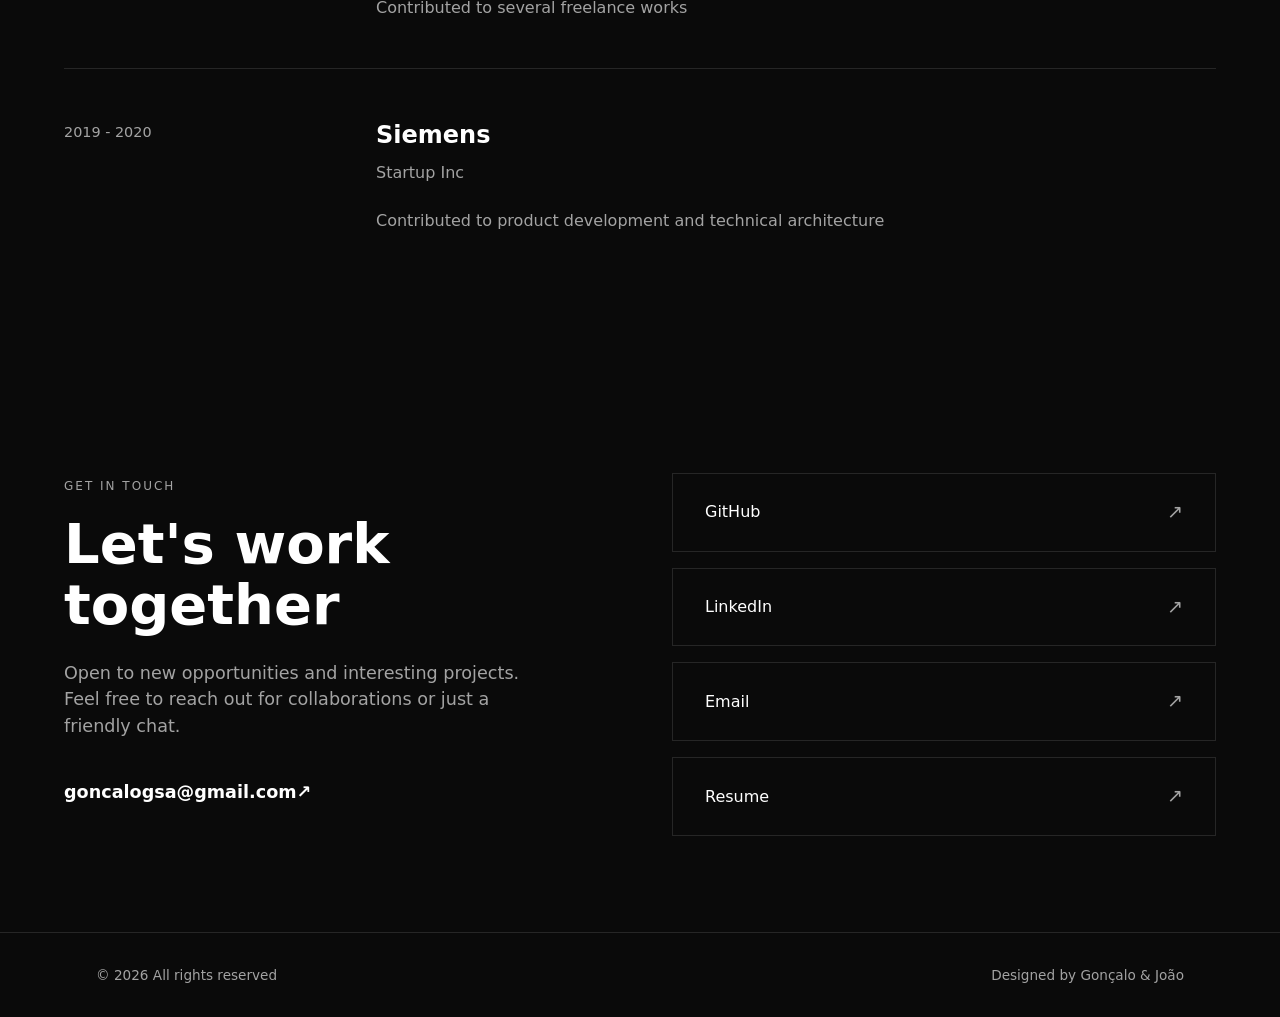
==== commit 7f6d5a3d: "30 projects created" ====
--- a/index.html
+++ b/index.html
@@ -41,7 +41,7 @@
                     <p>Years of Experience</p>
                 </div>
                 <div class="cartao">
-                    <h2>50+</h2>
+                    <h2>30+</h2>
                     <p>Projects Completed</p>
                 </div>
                 <div class="cartao">
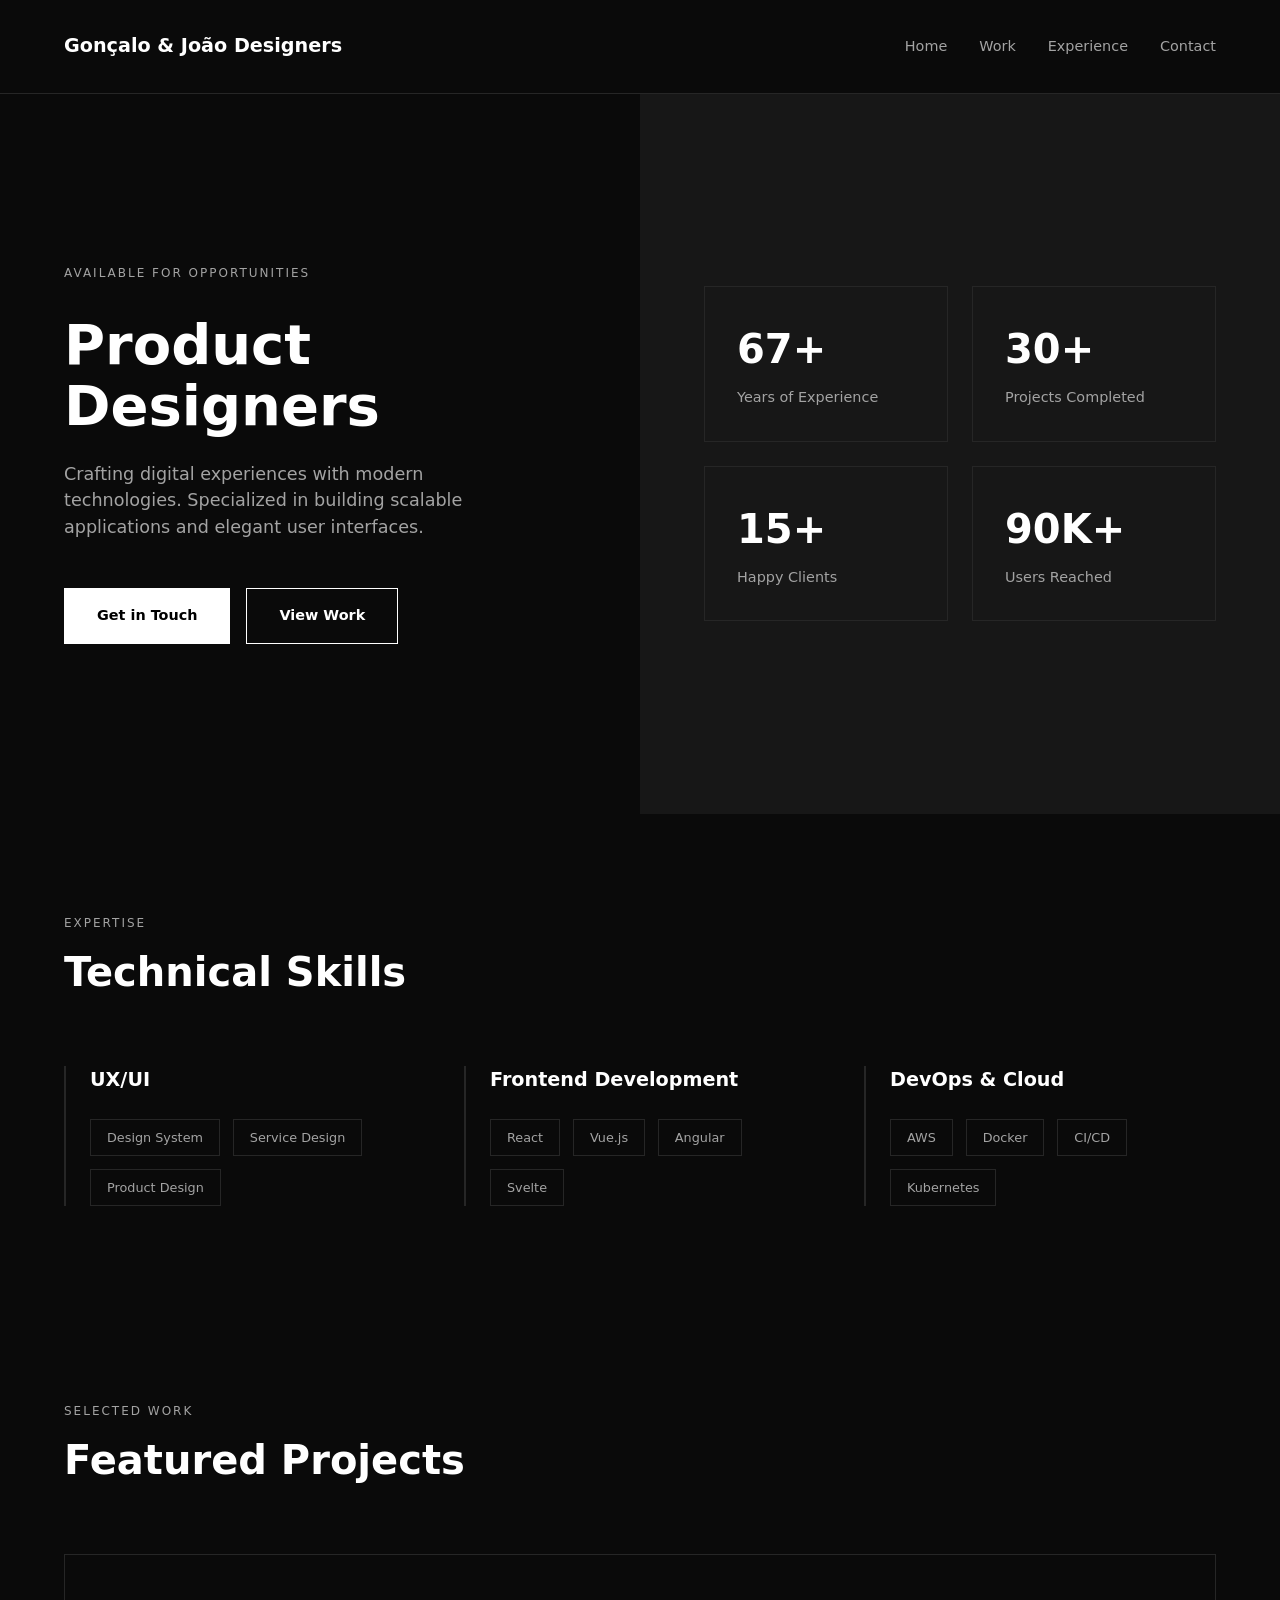
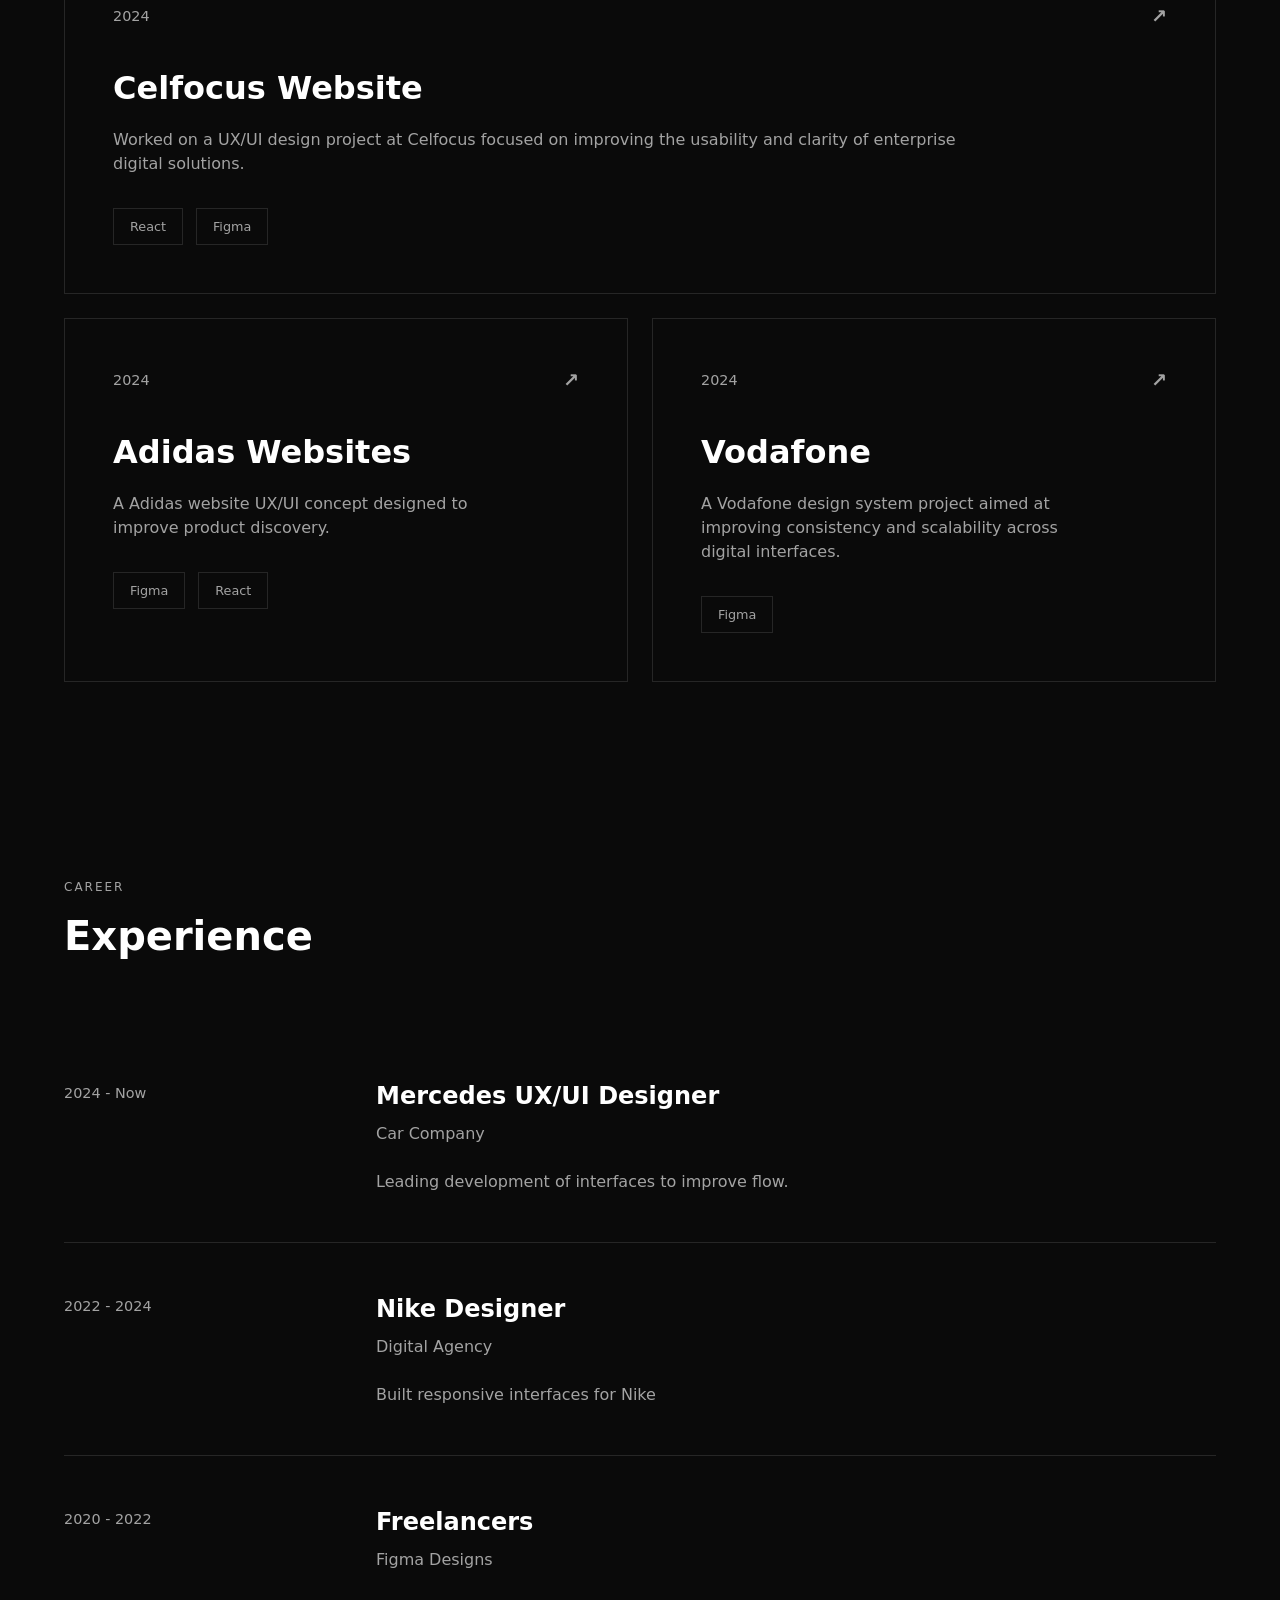
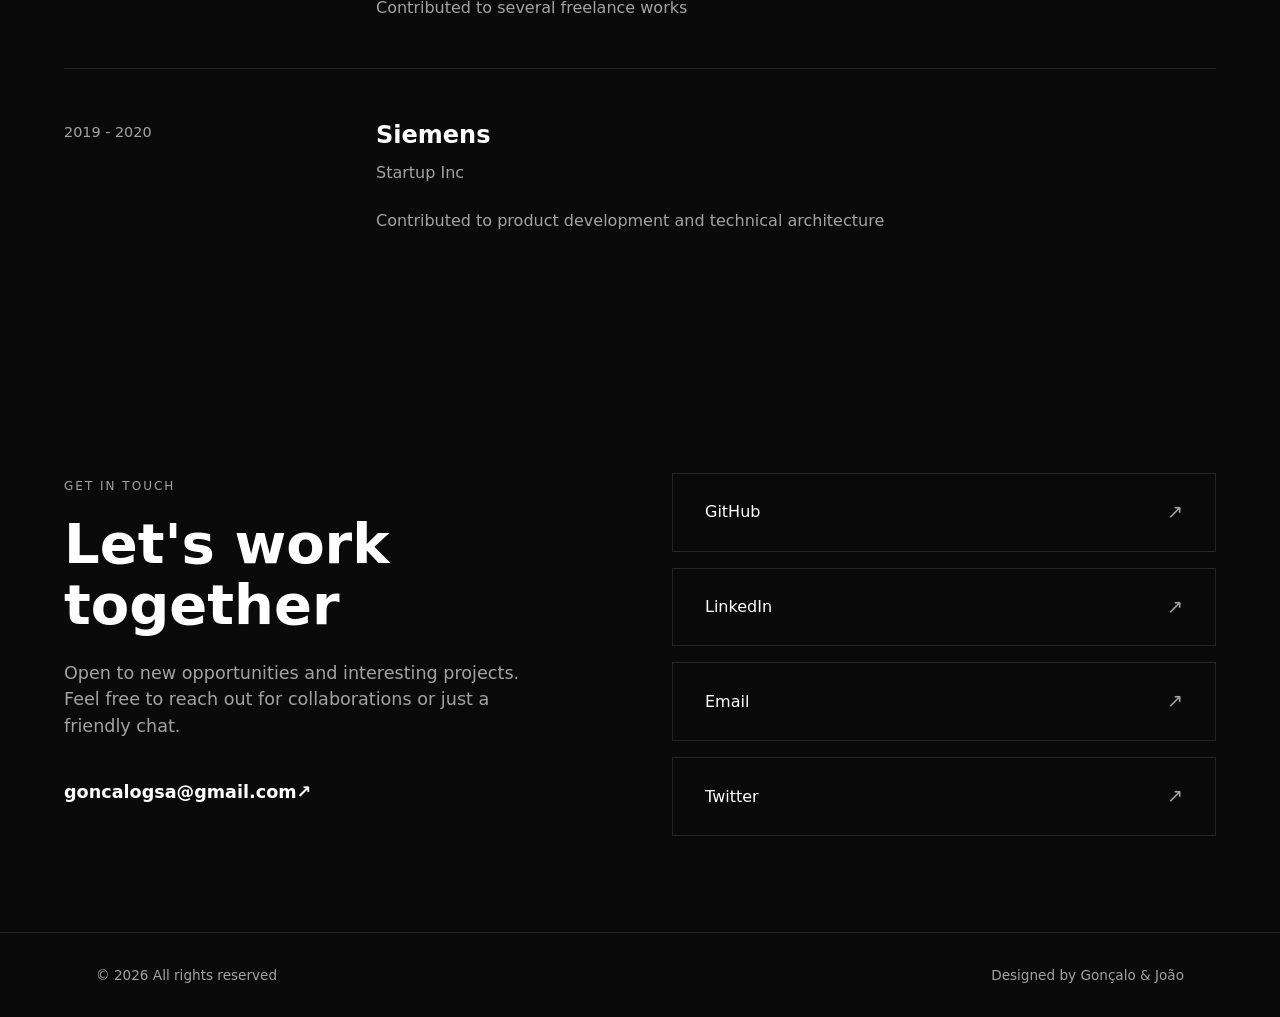
==== commit f3990e63: "Added Imgs" ====
--- a/index.html
+++ b/index.html
@@ -211,8 +211,8 @@
                 <a href="goncalogsa@gmail.com" class="caixa-link" aria-label="Send me an email">
                     <span>Email</span> <span class="seta">↗</span>
                 </a>
-                <a href="#" class="caixa-link" aria-label="Download my Resume">
-                    <span>Resume</span> <span class="seta">↗</span>
+                <a href="https://x.com" target="_blank" rel="noopener noreferrer" class="caixa-link" aria-label="Visit my Twitter profile">
+                    <span>Twitter</span> <span class="seta">↗</span>
                 </a>
             </div>
         </section>
